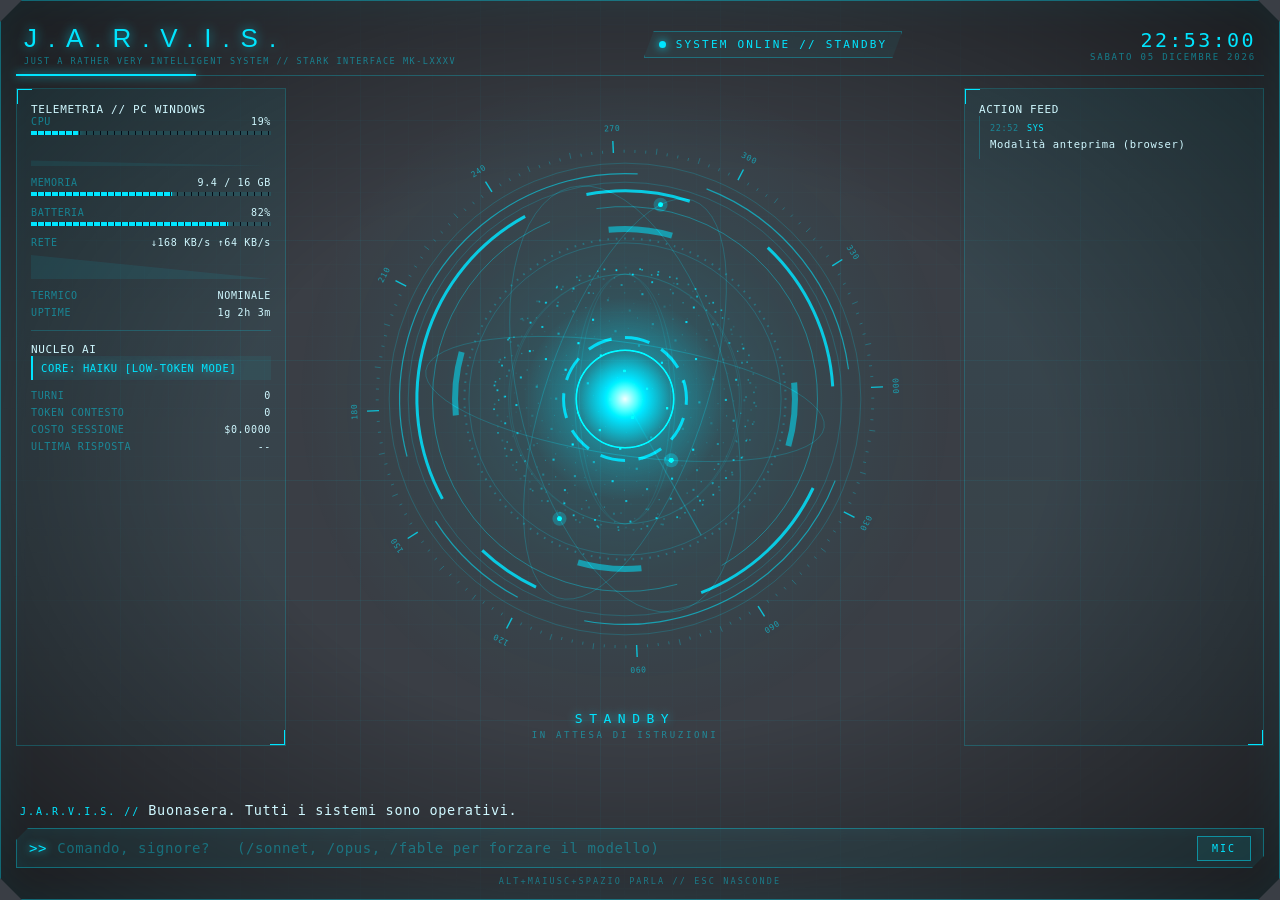
==== windows/jarvis/HUD/index.html @ c9d946e8 "Struttura macos/ e windows/, senza notizie Sposta il codice macOS in macos/ (versione locale senza n" ====
<!DOCTYPE html>
<html lang="it">
<head>
<meta charset="utf-8">
<meta name="viewport" content="width=device-width, initial-scale=1">
<title>J.A.R.V.I.S.</title>
<link rel="stylesheet" href="hud.css">
</head>
<body class="standby">
<div class="grid-bg"></div>
<div class="vignette"></div>

<header class="top">
  <div class="brand">
    <div class="logo">J.A.R.V.I.S.</div>
    <div class="sub">JUST A RATHER VERY INTELLIGENT SYSTEM // STARK INTERFACE MK-LXXXV</div>
  </div>
  <div class="status">
    <span class="dot"></span>
    <span id="status-text">SYSTEM ONLINE // STANDBY</span>
  </div>
  <div class="clock">
    <div id="clock-time">--:--:--</div>
    <div id="clock-date">---</div>
  </div>
</header>

<aside class="panel left">
  <div class="panel-title">TELEMETRIA // PC WINDOWS</div>
  <div class="metric">
    <div class="row"><span>CPU</span><span id="cpu-val">--%</span></div>
    <div class="bar"><i id="cpu-bar"></i></div>
    <canvas class="spark" id="cpu-spark"></canvas>
  </div>
  <div class="metric">
    <div class="row"><span>MEMORIA</span><span id="ram-val">--</span></div>
    <div class="bar"><i id="ram-bar"></i></div>
  </div>
  <div class="metric">
    <div class="row"><span>BATTERIA</span><span id="batt-val">--%</span></div>
    <div class="bar"><i id="batt-bar"></i></div>
  </div>
  <div class="metric">
    <div class="row"><span>RETE</span><span id="net-val">-- / --</span></div>
    <canvas class="spark" id="net-spark"></canvas>
  </div>
  <div class="kv"><span>TERMICO</span><span id="thermal-val">--</span></div>
  <div class="kv"><span>UPTIME</span><span id="uptime-val">--</span></div>
  <div class="divider"></div>
  <div class="panel-title">NUCLEO AI</div>
  <div class="core-label" id="model-val">CORE: HAIKU [LOW-TOKEN MODE]</div>
  <div class="kv"><span>TURNI</span><span id="turns-val">0</span></div>
  <div class="kv"><span>TOKEN CONTESTO</span><span id="tok-val">0</span></div>
  <div class="kv"><span>COSTO SESSIONE</span><span id="cost-val">$0.0000</span></div>
  <div class="kv"><span>ULTIMA RISPOSTA</span><span id="lat-val">--</span></div>
</aside>

<main class="center">
  <canvas id="core"></canvas>
  <div class="module" id="module">
    <div class="module-name" id="module-name">STANDBY</div>
    <div class="module-sub" id="module-sub">IN ATTESA DI ISTRUZIONI</div>
  </div>
  <div class="alert" id="alert" hidden>
    <div class="alert-title">// PROTOCOLLO DI SICUREZZA: CONFERMA RICHIESTA</div>
    <div class="alert-text" id="alert-text"></div>
    <div class="alert-actions">
      <button id="btn-confirm">CONFERMA</button>
      <button id="btn-cancel" class="ghost">ANNULLA</button>
    </div>
    <div class="alert-hint">INVIO = CONFERMA // ESC = ANNULLA</div>
  </div>
</main>

<div class="right-col">
  <aside class="panel right">
    <div class="panel-title">ACTION FEED</div>
    <ul class="feed" id="feed"></ul>
  </aside>
</div>

<footer class="bottom">
  <div class="transcript">
    <div class="line user" id="t-user"></div>
    <div class="line tool" id="t-tool"></div>
    <div class="line reply" id="t-reply">Buonasera. Tutti i sistemi sono operativi.</div>
  </div>
  <form class="cmd" id="cmd-form" autocomplete="off">
    <span class="prompt">&gt;&gt;</span>
    <input id="cmd" type="text" spellcheck="false" placeholder="Comando, signore?   (/sonnet, /opus, /fable per forzare il modello)">
    <button type="button" class="mic" id="btn-mic" title="Push-to-talk">MIC</button>
  </form>
  <div class="hint">ALT+MAIUSC+SPAZIO PARLA // ESC NASCONDE</div>
</footer>

<script src="hud.js"></script>
</body>
</html>
---- windows/jarvis/HUD/hud.css ----
:root {
  --cyan: #00E5FF;
  --sky: #38BDF8;
  --amber: #FFB800;
  --red: #FF2A2A;
  --up: #2BFF88;
  --down: #FF4D4D;
  --c: var(--cyan);
  --c-rgb: 0, 229, 255;
  --bg: rgba(3, 8, 17, 0.78);
  --text: #CFF8FF;
  --dim: rgba(0, 229, 255, 0.45);
  --mono: "Cascadia Mono", Consolas, "SF Mono", ui-monospace, Menlo, monospace;
  --sans: "Segoe UI", "SF Pro Display", -apple-system, "Helvetica Neue", sans-serif;
}
body.thinking { --c: var(--amber); --c-rgb: 255, 184, 0; --dim: rgba(255, 184, 0, 0.5); }
body.alert    { --c: var(--red);   --c-rgb: 255, 42, 42;  --dim: rgba(255, 42, 42, 0.55); }
body.listening { --c: var(--sky);  --c-rgb: 56, 189, 248; }

* { box-sizing: border-box; margin: 0; padding: 0; }
html, body { width: 100%; height: 100%; overflow: hidden; background: transparent; }
body {
  font-family: var(--mono);
  color: var(--text);
  font-size: 11px;
  letter-spacing: 0.06em;
  display: grid;
  grid-template-columns: 270px 1fr 300px;
  grid-template-rows: 62px minmax(260px, 1fr) auto;
  grid-template-areas: "top top top" "left center right" "bottom bottom bottom";
  gap: 12px;
  padding: 14px 16px;
  background: var(--bg);
  -webkit-user-select: none;
  user-select: none;
  cursor: default;
  /* chamfered visor frame */
  clip-path: polygon(22px 0, calc(100% - 22px) 0, 100% 22px, 100% calc(100% - 22px), calc(100% - 22px) 100%, 22px 100%, 0 calc(100% - 22px), 0 22px);
}
body, .panel, .bar i, .logo, .status, button, input, .feed li .tag { transition: color .5s, border-color .5s, background-color .5s, box-shadow .5s; }

.grid-bg {
  position: fixed; inset: 0; pointer-events: none; z-index: -1;
  background-image:
    linear-gradient(rgba(var(--c-rgb), 0.05) 1px, transparent 1px),
    linear-gradient(90deg, rgba(var(--c-rgb), 0.05) 1px, transparent 1px),
    linear-gradient(rgba(var(--c-rgb), 0.025) 1px, transparent 1px),
    linear-gradient(90deg, rgba(var(--c-rgb), 0.025) 1px, transparent 1px);
  background-size: 120px 120px, 120px 120px, 24px 24px, 24px 24px;
  mask-image: radial-gradient(ellipse at center, #000 30%, transparent 85%);
}
.vignette {
  position: fixed; inset: 0; pointer-events: none; z-index: -1;
  background: radial-gradient(ellipse at center, transparent 45%, rgba(0, 0, 0, 0.55) 100%);
  box-shadow: inset 0 0 0 1px rgba(var(--c-rgb), 0.35), inset 0 0 40px rgba(var(--c-rgb), 0.08);
}

/* top bar */
.top { grid-area: top; display: flex; align-items: center; justify-content: space-between;
  border-bottom: 1px solid rgba(var(--c-rgb), 0.25); padding: 0 8px; position: relative; }
.top::after { content: ""; position: absolute; left: 0; bottom: -1px; width: 180px; height: 2px; background: var(--c); box-shadow: 0 0 10px var(--c); }
.logo { font-family: var(--sans); font-weight: 300; font-size: 26px; letter-spacing: 0.42em; color: var(--c);
  text-shadow: 0 0 12px rgba(var(--c-rgb), 0.7); }
.sub { font-size: 8.5px; color: var(--dim); letter-spacing: 0.18em; margin-top: 2px; }
.status { display: flex; align-items: center; gap: 10px; font-size: 11px; color: var(--c); letter-spacing: 0.2em;
  padding: 6px 14px; border: 1px solid rgba(var(--c-rgb), 0.3); background: rgba(var(--c-rgb), 0.05);
  clip-path: polygon(10px 0, 100% 0, calc(100% - 10px) 100%, 0 100%); }
.dot { width: 7px; height: 7px; border-radius: 50%; background: var(--c); box-shadow: 0 0 8px var(--c); animation: blink 1.6s infinite; }
.clock { text-align: right; }
#clock-time { font-size: 20px; color: var(--c); font-weight: 300; letter-spacing: 0.12em; }
#clock-date { font-size: 9px; color: var(--dim); letter-spacing: 0.2em; }

/* panels */
.panel { position: relative; padding: 14px 14px 12px; border: 1px solid rgba(var(--c-rgb), 0.18);
  background: linear-gradient(180deg, rgba(var(--c-rgb), 0.06), rgba(var(--c-rgb), 0.015));
  overflow: hidden; }
.panel::before, .panel::after { content: ""; position: absolute; width: 14px; height: 14px; border: 2px solid var(--c); }
.panel::before { top: -1px; left: -1px; border-right: none; border-bottom: none; }
.panel::after { bottom: -1px; right: -1px; border-left: none; border-top: none; }
.left { grid-area: left; }
.right-col { grid-area: right; display: flex; flex-direction: column; gap: 12px; min-height: 0; }
.right { display: flex; flex-direction: column; flex: 1; min-height: 0; }

  text-shadow: 0 0 10px rgba(var(--c-rgb), .5); }
  margin-top: 6px; padding-top: 6px; border-top: 1px dashed rgba(var(--c-rgb), 0.2); margin-bottom: 3px; }
  display: -webkit-box; -webkit-line-clamp: 2; -webkit-box-orient: vertical; overflow: hidden; }
/* price vs sell threshold / SMA / buy threshold */
  border-right: 1px solid var(--up); }
  box-shadow: 0 0 8px rgba(var(--c-rgb), .9), 0 0 2px #fff; }
.panel-title { font-size: 9.5px; color: var(--c); letter-spacing: 0.24em; margin-bottom: 12px; padding-bottom: 6px;
  border-bottom: 1px dashed rgba(var(--c-rgb), 0.25); }
.metric { margin-bottom: 11px; }
.row, .kv { display: flex; justify-content: space-between; font-size: 10px; margin-bottom: 4px; }
.row span:first-child, .kv span:first-child { color: var(--dim); }
.row span:last-child, .kv span:last-child { color: var(--text); }
.kv { margin-bottom: 6px; }
.bar { height: 4px; background: rgba(var(--c-rgb), 0.1); position: relative; overflow: hidden; }
.bar i { position: absolute; left: 0; top: 0; bottom: 0; width: 0; background: var(--c); box-shadow: 0 0 8px var(--c);
  transition: width .8s ease, background-color .5s; }
.bar::after { content: ""; position: absolute; inset: 0; background: repeating-linear-gradient(90deg, transparent 0 6px, rgba(3,8,17,.9) 6px 7px); }
.spark { width: 100%; height: 26px; display: block; margin-top: 5px; }
.divider { height: 1px; background: rgba(var(--c-rgb), 0.2); margin: 12px 0; }
.core-label { color: var(--c); font-size: 10.5px; margin-bottom: 10px; padding: 6px 8px; border-left: 2px solid var(--c);
  background: rgba(var(--c-rgb), 0.06); text-shadow: 0 0 8px rgba(var(--c-rgb), .5); }

/* center */
.center { grid-area: center; position: relative; min-height: 0; }
#core { position: absolute; inset: 0; width: 100%; height: 100%; }
.module { position: absolute; left: 0; right: 0; bottom: 6px; text-align: center; pointer-events: none; }
.module-name { font-size: 13px; color: var(--c); letter-spacing: 0.5em; text-shadow: 0 0 10px rgba(var(--c-rgb), .8); }
.module-sub { font-size: 9px; color: var(--dim); letter-spacing: 0.3em; margin-top: 4px; }

/* feed */
.feed { list-style: none; overflow: hidden; flex: 1; }
.feed li { padding: 7px 0 7px 10px; border-left: 1px solid rgba(var(--c-rgb), 0.25); margin-bottom: 4px; font-size: 10.5px;
  line-height: 1.4; color: var(--text); animation: feedIn .6s ease; }
.feed li .meta { display: flex; gap: 8px; font-size: 8.5px; color: var(--dim); margin-bottom: 2px; }
.feed li .tag { color: var(--c); }
.feed li.fresh { background: linear-gradient(90deg, rgba(var(--c-rgb), .14), transparent); border-left: 2px solid var(--c); }
.feed .empty { color: var(--dim); border: none; }

/* bottom */
.bottom { grid-area: bottom; display: flex; flex-direction: column; justify-content: flex-end; gap: 8px; min-height: 128px; }
.transcript { flex: 1; display: flex; flex-direction: column; justify-content: flex-end; gap: 3px; padding: 0 4px; }
.line { font-size: 12px; line-height: 1.45; white-space: nowrap; overflow: hidden; text-overflow: ellipsis; }
.line.user { color: var(--dim); }
.line.user:not(:empty)::before { content: "TU // "; }
.line.tool { color: rgba(var(--c-rgb), .6); font-size: 10px; }
.line.tool:not(:empty)::before { content: "$ "; }
.line.reply { color: var(--text); font-size: 13.5px; line-height: 1.5; white-space: normal; text-overflow: clip;
  max-height: 9em; overflow-y: auto; padding-right: 6px; -webkit-user-select: text; user-select: text; cursor: text; }
.line.reply.long { font-size: 12.5px; max-height: 12em; }
.line.reply::-webkit-scrollbar { width: 4px; }
.line.reply::-webkit-scrollbar-thumb { background: rgba(var(--c-rgb), .4); }
.line.reply:not(:empty)::before { content: "J.A.R.V.I.S. // "; color: var(--c); font-size: 10px; letter-spacing: .2em; }
.cmd { display: flex; align-items: center; gap: 10px; height: 40px; padding: 0 12px; border: 1px solid rgba(var(--c-rgb), 0.35);
  background: rgba(var(--c-rgb), 0.05); box-shadow: inset 0 0 18px rgba(var(--c-rgb), 0.06);
  clip-path: polygon(12px 0, 100% 0, 100% calc(100% - 12px), calc(100% - 12px) 100%, 0 100%, 0 12px); }
.prompt { color: var(--c); font-size: 14px; text-shadow: 0 0 8px var(--c); }
#cmd { flex: 1; background: transparent; border: none; outline: none; color: var(--text); font: 14px var(--mono);
  letter-spacing: .04em; caret-color: var(--c); -webkit-user-select: text; user-select: text; }
#cmd::placeholder { color: rgba(var(--c-rgb), 0.35); }
button { font: 10px var(--mono); letter-spacing: .2em; color: var(--c); background: rgba(var(--c-rgb), .08);
  border: 1px solid rgba(var(--c-rgb), .5); padding: 6px 14px; cursor: pointer; }
button:hover { background: rgba(var(--c-rgb), .2); }
.mic.on { background: var(--c); color: #030811; box-shadow: 0 0 14px var(--c); }
.hint { font-size: 8.5px; color: rgba(var(--c-rgb), .4); letter-spacing: .25em; text-align: center; }

/* alert */
.alert { position: absolute; left: 50%; top: 50%; transform: translate(-50%, -50%); width: min(460px, 90%);
  padding: 18px 20px; background: rgba(30, 3, 5, 0.88); border: 1px solid var(--red); box-shadow: 0 0 30px rgba(255, 42, 42, .35);
  text-align: center; z-index: 5; animation: alertIn .3s ease;
  clip-path: polygon(16px 0, calc(100% - 16px) 0, 100% 16px, 100% calc(100% - 16px), calc(100% - 16px) 100%, 16px 100%, 0 calc(100% - 16px), 0 16px); }
.alert-title { color: var(--red); font-size: 10px; letter-spacing: .25em; margin-bottom: 12px; animation: blink 1s infinite; }
.alert-text { color: #FFE1E1; font-size: 13px; line-height: 1.5; margin-bottom: 16px; }
.alert-actions { display: flex; justify-content: center; gap: 14px; }
.alert button { color: #fff; border-color: var(--red); background: rgba(255, 42, 42, .35); }
.alert button.ghost { background: transparent; color: #FFB3B3; }
.alert-hint { margin-top: 10px; font-size: 8.5px; color: rgba(255, 150, 150, .6); letter-spacing: .25em; }

@keyframes blink { 50% { opacity: .35; } }
@keyframes feedIn { from { opacity: 0; transform: translateX(14px); } to { opacity: 1; transform: none; } }
@keyframes alertIn { from { opacity: 0; transform: translate(-50%, -46%) scale(.96); } }

/* dentro la finestra nativa di Windows: bordi del sistema */
body.native { clip-path: none; padding-top: 10px; }
body.native .hint::after { content: " // X = NASCONDI // MENU NELLA BARRA = ESCI"; }
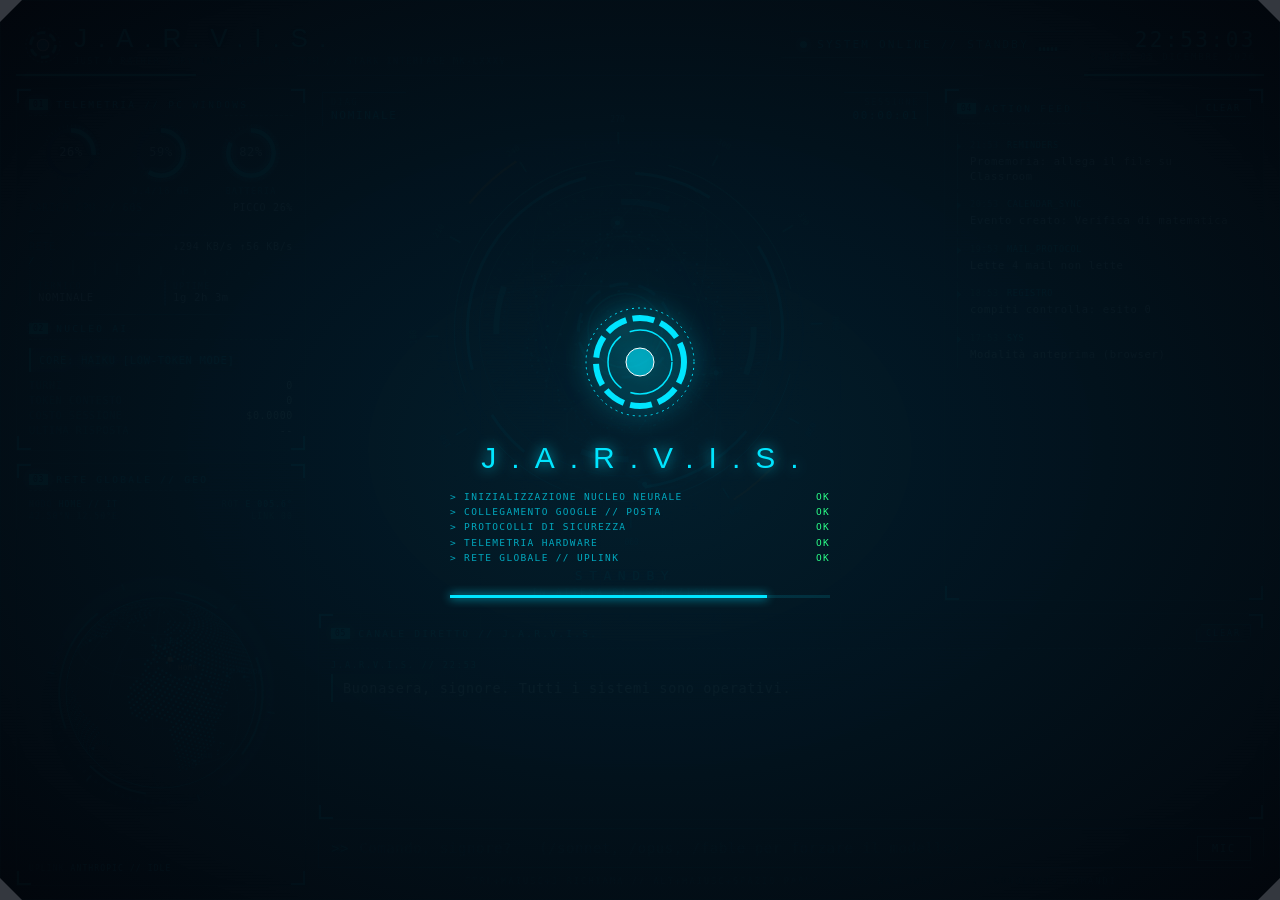
==== commit 91aee244: "Windows: stessa interfaccia HUD e pagina telefono del Mac - HUD Windows allineato a macOS: indicator" ====
--- a/windows/jarvis/HUD/index.html
+++ b/windows/jarvis/HUD/index.html
@@ -8,16 +8,41 @@
 </head>
 <body class="standby">
 <div class="grid-bg"></div>
+<div class="hex-bg"></div>
+<div class="scanlines"></div>
 <div class="vignette"></div>
+
+<!-- boot sequence (first load only, click to skip) -->
+<div class="boot" id="boot">
+  <div class="boot-inner">
+    <svg class="boot-reactor" viewBox="0 0 120 120">
+      <circle cx="60" cy="60" r="54" class="br-ring" />
+      <circle cx="60" cy="60" r="44" class="br-seg" />
+      <circle cx="60" cy="60" r="32" class="br-ring2" />
+      <circle cx="60" cy="60" r="14" class="br-core" />
+    </svg>
+    <div class="boot-title">J.A.R.V.I.S.</div>
+    <div class="boot-lines" id="boot-lines"></div>
+    <div class="boot-bar"><i id="boot-bar"></i></div>
+  </div>
+</div>
 
 <header class="top">
   <div class="brand">
-    <div class="logo">J.A.R.V.I.S.</div>
-    <div class="sub">JUST A RATHER VERY INTELLIGENT SYSTEM // STARK INTERFACE MK-LXXXV</div>
+    <svg class="reactor" viewBox="0 0 40 40" aria-hidden="true">
+      <circle cx="20" cy="20" r="18" class="r-out" />
+      <circle cx="20" cy="20" r="13" class="r-seg" />
+      <circle cx="20" cy="20" r="6" class="r-core" />
+    </svg>
+    <div>
+      <div class="logo">J.A.R.V.I.S.</div>
+      <div class="sub">JUST A RATHER VERY INTELLIGENT SYSTEM // STARK INTERFACE MK-LXXXV</div>
+    </div>
   </div>
   <div class="status">
     <span class="dot"></span>
     <span id="status-text">SYSTEM ONLINE // STANDBY</span>
+    <span class="eq" aria-hidden="true"><i></i><i></i><i></i><i></i><i></i></span>
   </div>
   <div class="clock">
     <div id="clock-time">--:--:--</div>
@@ -25,38 +50,62 @@
   </div>
 </header>
 
-<aside class="panel left">
-  <div class="panel-title">TELEMETRIA // PC WINDOWS</div>
-  <div class="metric">
-    <div class="row"><span>CPU</span><span id="cpu-val">--%</span></div>
-    <div class="bar"><i id="cpu-bar"></i></div>
-    <canvas class="spark" id="cpu-spark"></canvas>
-  </div>
-  <div class="metric">
-    <div class="row"><span>MEMORIA</span><span id="ram-val">--</span></div>
-    <div class="bar"><i id="ram-bar"></i></div>
-  </div>
-  <div class="metric">
-    <div class="row"><span>BATTERIA</span><span id="batt-val">--%</span></div>
-    <div class="bar"><i id="batt-bar"></i></div>
-  </div>
-  <div class="metric">
-    <div class="row"><span>RETE</span><span id="net-val">-- / --</span></div>
-    <canvas class="spark" id="net-spark"></canvas>
-  </div>
-  <div class="kv"><span>TERMICO</span><span id="thermal-val">--</span></div>
-  <div class="kv"><span>UPTIME</span><span id="uptime-val">--</span></div>
-  <div class="divider"></div>
-  <div class="panel-title">NUCLEO AI</div>
-  <div class="core-label" id="model-val">CORE: HAIKU [LOW-TOKEN MODE]</div>
-  <div class="kv"><span>TURNI</span><span id="turns-val">0</span></div>
-  <div class="kv"><span>TOKEN CONTESTO</span><span id="tok-val">0</span></div>
-  <div class="kv"><span>COSTO SESSIONE</span><span id="cost-val">$0.0000</span></div>
-  <div class="kv"><span>ULTIMA RISPOSTA</span><span id="lat-val">--</span></div>
-</aside>
+<div class="left-col">
+  <aside class="panel telem">
+    <div class="panel-title"><span class="idx">01</span>TELEMETRIA // PC WINDOWS</div>
+    <div class="gauges">
+      <div class="gauge" id="g-cpu">
+        <svg viewBox="0 0 64 64"><circle class="g-tick" cx="32" cy="32" r="30"/><circle class="g-trk" cx="32" cy="32" r="25"/><circle class="g-val" cx="32" cy="32" r="25"/></svg>
+        <div class="g-num" id="cpu-val">--%</div>
+        <div class="g-lbl">CPU</div>
+      </div>
+      <div class="gauge" id="g-ram">
+        <svg viewBox="0 0 64 64"><circle class="g-tick" cx="32" cy="32" r="30"/><circle class="g-trk" cx="32" cy="32" r="25"/><circle class="g-val" cx="32" cy="32" r="25"/></svg>
+        <div class="g-num" id="ram-pct">--%</div>
+        <div class="g-lbl" id="ram-val">MEM</div>
+      </div>
+      <div class="gauge" id="g-batt">
+        <svg viewBox="0 0 64 64"><circle class="g-tick" cx="32" cy="32" r="30"/><circle class="g-trk" cx="32" cy="32" r="25"/><circle class="g-val" cx="32" cy="32" r="25"/></svg>
+        <div class="g-num" id="batt-val">--%</div>
+        <div class="g-lbl" id="batt-lbl">BATT</div>
+      </div>
+    </div>
+    <div class="metric">
+      <div class="row"><span>CARICO CPU // 60S</span><span id="cpu-peak">PICCO --%</span></div>
+      <canvas class="spark" id="cpu-spark"></canvas>
+    </div>
+    <div class="metric">
+      <div class="row"><span>RETE</span><span id="net-val">-- / --</span></div>
+      <canvas class="spark" id="net-spark"></canvas>
+    </div>
+    <div class="kv2">
+      <div><span>TERMICO</span><b id="thermal-val">--</b></div>
+      <div><span>UPTIME</span><b id="uptime-val">--</b></div>
+    </div>
+    <div class="divider"></div>
+    <div class="panel-title"><span class="idx">02</span>NUCLEO AI</div>
+    <div class="core-label" id="model-val">CORE: HAIKU [LOW-TOKEN MODE]</div>
+    <div class="kv"><span>TURNI</span><span id="turns-val">0</span></div>
+    <div class="kv"><span>TOKEN CONTESTO</span><span id="tok-val">0</span></div>
+    <div class="kv"><span>COSTO SESSIONE</span><span id="cost-val">$0.0000</span></div>
+    <div class="kv"><span>ULTIMA RISPOSTA</span><span id="lat-val">--</span></div>
+  </aside>
+
+  <aside class="panel globe-panel">
+    <div class="panel-title"><span class="idx">03</span>RETE GLOBALE // GEO</div>
+    <div class="globe-wrap">
+      <canvas id="globe"></canvas>
+      <div class="geo tl"><div>NODO <b>HOME // IT</b></div><div>42.50°N 12.50°E</div></div>
+      <div class="geo tr"><div>ROT <b id="geo-rot">000.0°</b></div><div id="geo-links">LINK 0</div></div>
+      <div class="geo bl"><div>UPLINK <b id="geo-uplink">ANTHROPIC // IDLE</b></div></div>
+    </div>
+  </aside>
+</div>
 
 <main class="center">
   <canvas id="core"></canvas>
+  <div class="hud-corner tl"><div>DIAG</div><b id="diag-val">NOMINALE</b></div>
+  <div class="hud-corner tr"><div>SESSIONE</div><b id="sess-val">00:00:00</b></div>
   <div class="module" id="module">
     <div class="module-name" id="module-name">STANDBY</div>
     <div class="module-sub" id="module-sub">IN ATTESA DI ISTRUZIONI</div>
@@ -74,25 +123,32 @@
 
 <div class="right-col">
   <aside class="panel right">
-    <div class="panel-title">ACTION FEED</div>
-    <ul class="feed" id="feed"></ul>
+    <div class="panel-head">
+      <div class="panel-title"><span class="idx">04</span>ACTION FEED <span class="count" id="feed-count">0</span></div>
+      <button class="mini" id="btn-clear-feed" title="Elimina tutte le voci del feed">CLEAR</button>
+    </div>
+    <ul class="feed scroll" id="feed"></ul>
   </aside>
 </div>
 
 <footer class="bottom">
-  <div class="transcript">
-    <div class="line user" id="t-user"></div>
-    <div class="line tool" id="t-tool"></div>
-    <div class="line reply" id="t-reply">Buonasera. Tutti i sistemi sono operativi.</div>
-  </div>
+  <section class="panel chat">
+    <div class="panel-head">
+      <div class="panel-title"><span class="idx">05</span>CANALE DIRETTO // J.A.R.V.I.S.</div>
+      <button class="mini" id="btn-clear-chat" title="Pulisce la cronologia della chat">CLEAR</button>
+    </div>
+    <div class="chat-log scroll" id="chat"></div>
+    <button class="jump" id="btn-jump" hidden>▼ ULTIMI MESSAGGI</button>
+  </section>
   <form class="cmd" id="cmd-form" autocomplete="off">
     <span class="prompt">&gt;&gt;</span>
     <input id="cmd" type="text" spellcheck="false" placeholder="Comando, signore?   (/sonnet, /opus, /fable per forzare il modello)">
     <button type="button" class="mic" id="btn-mic" title="Push-to-talk">MIC</button>
   </form>
-  <div class="hint">ALT+MAIUSC+SPAZIO PARLA // ESC NASCONDE</div>
+  <div class="hint">CTRL+MAIUSC+J RICHIAMA // ALT+MAIUSC+SPAZIO PARLA // ESC NASCONDE // ↑↓ CRONOLOGIA COMANDI</div>
 </footer>
 
+<script src="globe.js"></script>
 <script src="hud.js"></script>
 </body>
 </html>
--- a/windows/jarvis/HUD/hud.css
+++ b/windows/jarvis/HUD/hud.css
@@ -2,20 +2,21 @@
   --cyan: #00E5FF;
   --sky: #38BDF8;
   --amber: #FFB800;
+  --orange: #FF8A1F;
   --red: #FF2A2A;
   --up: #2BFF88;
   --down: #FF4D4D;
   --c: var(--cyan);
   --c-rgb: 0, 229, 255;
-  --bg: rgba(3, 8, 17, 0.78);
+  --bg: rgba(2, 7, 15, 0.80);
   --text: #CFF8FF;
-  --dim: rgba(0, 229, 255, 0.45);
+  --dim: rgba(0, 229, 255, 0.48);
   --mono: "Cascadia Mono", Consolas, "SF Mono", ui-monospace, Menlo, monospace;
   --sans: "Segoe UI", "SF Pro Display", -apple-system, "Helvetica Neue", sans-serif;
 }
-body.thinking { --c: var(--amber); --c-rgb: 255, 184, 0; --dim: rgba(255, 184, 0, 0.5); }
-body.alert    { --c: var(--red);   --c-rgb: 255, 42, 42;  --dim: rgba(255, 42, 42, 0.55); }
-body.listening { --c: var(--sky);  --c-rgb: 56, 189, 248; }
+body.thinking  { --c: var(--amber); --c-rgb: 255, 184, 0;  --dim: rgba(255, 184, 0, 0.5); }
+body.alert     { --c: var(--red);   --c-rgb: 255, 42, 42;  --dim: rgba(255, 42, 42, 0.55); }
+body.listening { --c: var(--sky);   --c-rgb: 56, 189, 248; }
 
 * { box-sizing: border-box; margin: 0; padding: 0; }
 html, body { width: 100%; height: 100%; overflow: hidden; background: transparent; }
@@ -25,9 +26,9 @@
   font-size: 11px;
   letter-spacing: 0.06em;
   display: grid;
-  grid-template-columns: 270px 1fr 300px;
-  grid-template-rows: 62px minmax(260px, 1fr) auto;
-  grid-template-areas: "top top top" "left center right" "bottom bottom bottom";
+  grid-template-columns: 290px minmax(0, 1fr) 320px;
+  grid-template-rows: 62px minmax(0, 1fr) auto;
+  grid-template-areas: "top top top" "left center right" "left bottom bottom";
   gap: 12px;
   padding: 14px 16px;
   background: var(--bg);
@@ -37,118 +38,222 @@
   /* chamfered visor frame */
   clip-path: polygon(22px 0, calc(100% - 22px) 0, 100% 22px, 100% calc(100% - 22px), calc(100% - 22px) 100%, 22px 100%, 0 calc(100% - 22px), 0 22px);
 }
-body, .panel, .bar i, .logo, .status, button, input, .feed li .tag { transition: color .5s, border-color .5s, background-color .5s, box-shadow .5s; }
-
+body, .panel, .logo, .status, button, input, .feed li .tag, .msg { transition: color .5s, border-color .5s, background-color .5s, box-shadow .5s; }
+
+/* ---------------------------------------------------------------- backdrop */
+.grid-bg, .hex-bg, .scanlines, .vignette { position: fixed; inset: 0; pointer-events: none; z-index: -1; }
 .grid-bg {
-  position: fixed; inset: 0; pointer-events: none; z-index: -1;
   background-image:
     linear-gradient(rgba(var(--c-rgb), 0.05) 1px, transparent 1px),
     linear-gradient(90deg, rgba(var(--c-rgb), 0.05) 1px, transparent 1px),
-    linear-gradient(rgba(var(--c-rgb), 0.025) 1px, transparent 1px),
-    linear-gradient(90deg, rgba(var(--c-rgb), 0.025) 1px, transparent 1px);
+    linear-gradient(rgba(var(--c-rgb), 0.022) 1px, transparent 1px),
+    linear-gradient(90deg, rgba(var(--c-rgb), 0.022) 1px, transparent 1px);
   background-size: 120px 120px, 120px 120px, 24px 24px, 24px 24px;
-  mask-image: radial-gradient(ellipse at center, #000 30%, transparent 85%);
+  -webkit-mask-image: radial-gradient(ellipse at center, #000 25%, transparent 80%);
+  mask-image: radial-gradient(ellipse at center, #000 25%, transparent 80%);
+}
+.hex-bg {
+  background: rgba(var(--c-rgb), 0.09);
+  -webkit-mask-image: url("data:image/svg+xml,%3Csvg xmlns='http://www.w3.org/2000/svg' width='42' height='72.75' viewBox='0 0 42 72.75'%3E%3Cpath fill='none' stroke='%23000' stroke-width='1' d='M21 0l21 12.12v24.25L21 48.5 0 36.37V12.12zM21 48.5v24.25'/%3E%3C/svg%3E"),
+                      radial-gradient(ellipse at 50% 45%, #000 0%, transparent 55%);
+  -webkit-mask-composite: source-in;
+  mask-composite: intersect;
+  animation: hexPulse 9s ease-in-out infinite;
+  will-change: opacity; transform: translateZ(0);
+}
+.scanlines {
+  background: repeating-linear-gradient(0deg, rgba(0, 0, 0, 0.16) 0 1px, transparent 1px 3px);
+  opacity: .35;
+}
+.scanlines::after {
+  content: ""; position: absolute; left: 0; right: 0; height: 120px; top: 0;
+  background: linear-gradient(180deg, transparent, rgba(var(--c-rgb), 0.05), transparent);
+  animation: sweep 7s linear infinite; will-change: transform;
 }
 .vignette {
-  position: fixed; inset: 0; pointer-events: none; z-index: -1;
-  background: radial-gradient(ellipse at center, transparent 45%, rgba(0, 0, 0, 0.55) 100%);
-  box-shadow: inset 0 0 0 1px rgba(var(--c-rgb), 0.35), inset 0 0 40px rgba(var(--c-rgb), 0.08);
-}
-
-/* top bar */
+  background: radial-gradient(ellipse at center, transparent 45%, rgba(0, 0, 0, 0.6) 100%);
+  box-shadow: inset 0 0 0 1px rgba(var(--c-rgb), 0.35), inset 0 0 60px rgba(var(--c-rgb), 0.08);
+}
+
+/* ---------------------------------------------------------------- top bar */
 .top { grid-area: top; display: flex; align-items: center; justify-content: space-between;
   border-bottom: 1px solid rgba(var(--c-rgb), 0.25); padding: 0 8px; position: relative; }
+.top::before { content: ""; position: absolute; right: 0; bottom: -1px; width: 180px; height: 2px; background: var(--c); box-shadow: 0 0 10px var(--c); }
 .top::after { content: ""; position: absolute; left: 0; bottom: -1px; width: 180px; height: 2px; background: var(--c); box-shadow: 0 0 10px var(--c); }
-.logo { font-family: var(--sans); font-weight: 300; font-size: 26px; letter-spacing: 0.42em; color: var(--c);
+.brand { display: flex; align-items: center; gap: 12px; }
+.reactor { width: 38px; height: 38px; filter: drop-shadow(0 0 6px rgba(var(--c-rgb), .8)); }
+.reactor circle { fill: none; stroke: var(--c); transform-origin: 20px 20px; }
+.reactor .r-out { stroke-width: 1; stroke-dasharray: 2 2.7; opacity: .7; animation: spin 14s linear infinite; }
+.reactor .r-seg { stroke-width: 3; stroke-dasharray: 9 4.6; animation: spin 5s linear infinite reverse; }
+.reactor .r-core { fill: rgba(var(--c-rgb), .55); stroke: #fff; stroke-width: 1.2; animation: breathe 2.4s ease-in-out infinite; }
+.logo { font-family: var(--sans); font-weight: 200; font-size: 26px; letter-spacing: 0.42em; color: var(--c);
   text-shadow: 0 0 12px rgba(var(--c-rgb), 0.7); }
-.sub { font-size: 8.5px; color: var(--dim); letter-spacing: 0.18em; margin-top: 2px; }
-.status { display: flex; align-items: center; gap: 10px; font-size: 11px; color: var(--c); letter-spacing: 0.2em;
-  padding: 6px 14px; border: 1px solid rgba(var(--c-rgb), 0.3); background: rgba(var(--c-rgb), 0.05);
+.brand { min-width: 0; flex: 1 1 auto; }
+.brand > div { min-width: 0; }
+.sub { font-size: 8.5px; color: var(--dim); letter-spacing: 0.18em; margin-top: 2px; white-space: nowrap; overflow: hidden; text-overflow: ellipsis; }
+.status { white-space: nowrap; flex: none; margin: 0 14px; display: flex; align-items: center; gap: 10px; font-size: 11px; color: var(--c); letter-spacing: 0.2em;
+  padding: 6px 18px; border: 1px solid rgba(var(--c-rgb), 0.3); background: rgba(var(--c-rgb), 0.05);
   clip-path: polygon(10px 0, 100% 0, calc(100% - 10px) 100%, 0 100%); }
 .dot { width: 7px; height: 7px; border-radius: 50%; background: var(--c); box-shadow: 0 0 8px var(--c); animation: blink 1.6s infinite; }
-.clock { text-align: right; }
-#clock-time { font-size: 20px; color: var(--c); font-weight: 300; letter-spacing: 0.12em; }
+.eq { display: inline-flex; align-items: flex-end; gap: 2px; height: 12px; }
+.eq i { width: 2px; height: 100%; transform-origin: 50% 100%; transform: scaleY(.3); will-change: transform; background: var(--c); box-shadow: 0 0 4px var(--c); animation: eq 1.2s ease-in-out infinite; }
+.eq i:nth-child(2) { animation-delay: -.3s; } .eq i:nth-child(3) { animation-delay: -.6s; }
+.eq i:nth-child(4) { animation-delay: -.9s; } .eq i:nth-child(5) { animation-delay: -.45s; }
+body.standby .eq i { animation-duration: 2.8s; }
+body.thinking .eq i, body.speaking .eq i { animation-duration: .5s; }
+.clock { text-align: right; flex: none; white-space: nowrap; }
+#clock-time { font-size: 21px; color: var(--c); font-weight: 300; letter-spacing: 0.12em; text-shadow: 0 0 10px rgba(var(--c-rgb), .5); }
 #clock-date { font-size: 9px; color: var(--dim); letter-spacing: 0.2em; }
 
-/* panels */
-.panel { position: relative; padding: 14px 14px 12px; border: 1px solid rgba(var(--c-rgb), 0.18);
-  background: linear-gradient(180deg, rgba(var(--c-rgb), 0.06), rgba(var(--c-rgb), 0.015));
-  overflow: hidden; }
-.panel::before, .panel::after { content: ""; position: absolute; width: 14px; height: 14px; border: 2px solid var(--c); }
-.panel::before { top: -1px; left: -1px; border-right: none; border-bottom: none; }
-.panel::after { bottom: -1px; right: -1px; border-left: none; border-top: none; }
-.left { grid-area: left; }
+/* ---------------------------------------------------------------- panels */
+.panel {
+  --cb: rgba(var(--c-rgb), .95);
+  position: relative; padding: 10px 12px 10px; border: 1px solid rgba(var(--c-rgb), 0.16);
+  background:
+    linear-gradient(var(--cb), var(--cb)) left top / 14px 2px no-repeat,
+    linear-gradient(var(--cb), var(--cb)) left top / 2px 14px no-repeat,
+    linear-gradient(var(--cb), var(--cb)) right top / 14px 2px no-repeat,
+    linear-gradient(var(--cb), var(--cb)) right top / 2px 14px no-repeat,
+    linear-gradient(var(--cb), var(--cb)) left bottom / 14px 2px no-repeat,
+    linear-gradient(var(--cb), var(--cb)) left bottom / 2px 14px no-repeat,
+    linear-gradient(var(--cb), var(--cb)) right bottom / 14px 2px no-repeat,
+    linear-gradient(var(--cb), var(--cb)) right bottom / 2px 14px no-repeat,
+    linear-gradient(180deg, rgba(var(--c-rgb), 0.07), rgba(var(--c-rgb), 0.012) 60%, rgba(var(--c-rgb), 0.03));
+  box-shadow: inset 0 0 24px rgba(var(--c-rgb), 0.04);
+  overflow: hidden;
+}
+/* slow scan line that travels down every panel */
+.panel::after { content: ""; position: absolute; left: 0; right: 0; top: 0; height: 40%; pointer-events: none;
+  background: linear-gradient(180deg, transparent, rgba(var(--c-rgb), 0.045), transparent); animation: panelScan 6s linear infinite;
+  transform: translateY(-100%); will-change: transform; }
+.panel:nth-of-type(2)::after { animation-delay: -2s; }
+.panel-head { display: flex; align-items: center; justify-content: space-between; gap: 8px;
+  border-bottom: 1px dashed rgba(var(--c-rgb), 0.25); margin-bottom: 10px; padding-bottom: 6px; }
+.panel-title { font-size: 9.5px; color: var(--c); letter-spacing: 0.24em; margin-bottom: 8px; padding-bottom: 5px;
+  border-bottom: 1px dashed rgba(var(--c-rgb), 0.25); display: flex; align-items: center; gap: 8px;
+  text-shadow: 0 0 8px rgba(var(--c-rgb), .45); white-space: nowrap; }
+.panel-head .panel-title { border: none; margin: 0; padding: 0; }
+.idx { font-size: 8px; color: #030811; background: var(--c); padding: 1px 4px; letter-spacing: .1em; box-shadow: 0 0 8px rgba(var(--c-rgb), .6); text-shadow: none; }
+.count { font-size: 8.5px; color: var(--dim); border: 1px solid rgba(var(--c-rgb), .3); padding: 0 5px; letter-spacing: .1em; }
+
+.left-col { grid-area: left; display: flex; flex-direction: column; gap: 12px; min-height: 0; }
+.telem { flex: none; }
 .right-col { grid-area: right; display: flex; flex-direction: column; gap: 12px; min-height: 0; }
 .right { display: flex; flex-direction: column; flex: 1; min-height: 0; }
 
-  text-shadow: 0 0 10px rgba(var(--c-rgb), .5); }
-  margin-top: 6px; padding-top: 6px; border-top: 1px dashed rgba(var(--c-rgb), 0.2); margin-bottom: 3px; }
-  display: -webkit-box; -webkit-line-clamp: 2; -webkit-box-orient: vertical; overflow: hidden; }
-/* price vs sell threshold / SMA / buy threshold */
-  border-right: 1px solid var(--up); }
-  box-shadow: 0 0 8px rgba(var(--c-rgb), .9), 0 0 2px #fff; }
-.panel-title { font-size: 9.5px; color: var(--c); letter-spacing: 0.24em; margin-bottom: 12px; padding-bottom: 6px;
-  border-bottom: 1px dashed rgba(var(--c-rgb), 0.25); }
-.metric { margin-bottom: 11px; }
-.row, .kv { display: flex; justify-content: space-between; font-size: 10px; margin-bottom: 4px; }
+/* ring gauges */
+.gauges { display: grid; grid-template-columns: repeat(3, 1fr); gap: 6px; margin-bottom: 6px; }
+.gauge { position: relative; text-align: center; }
+.gauge svg { width: 58px; height: 58px; display: block; margin: 0 auto; transform: rotate(-90deg); overflow: visible; }
+.gauge circle { fill: none; }
+.g-tick { stroke: rgba(var(--c-rgb), .35); stroke-width: 3; stroke-dasharray: 1 3.71; }
+.g-trk { stroke: rgba(var(--c-rgb), .1); stroke-width: 5; }
+.g-val { stroke: var(--c); stroke-width: 5; stroke-dasharray: 157.08; stroke-dashoffset: 157.08;
+  filter: drop-shadow(0 0 4px rgba(var(--c-rgb), .9)); transition: stroke-dashoffset .8s ease, stroke .5s; }
+.gauge.hot .g-val { stroke: var(--orange); filter: drop-shadow(0 0 4px var(--orange)); }
+.g-num { position: absolute; left: 0; right: 0; top: 21px; font-size: 12px; color: var(--text); text-shadow: 0 0 8px rgba(var(--c-rgb), .6); }
+.g-lbl { font-size: 8.5px; color: var(--dim); margin-top: 4px; letter-spacing: .15em; white-space: nowrap; }
+
+.metric { margin-bottom: 5px; }
+.row, .kv { display: flex; justify-content: space-between; font-size: 10px; margin-bottom: 3px; }
 .row span:first-child, .kv span:first-child { color: var(--dim); }
 .row span:last-child, .kv span:last-child { color: var(--text); }
-.kv { margin-bottom: 6px; }
-.bar { height: 4px; background: rgba(var(--c-rgb), 0.1); position: relative; overflow: hidden; }
-.bar i { position: absolute; left: 0; top: 0; bottom: 0; width: 0; background: var(--c); box-shadow: 0 0 8px var(--c);
-  transition: width .8s ease, background-color .5s; }
-.bar::after { content: ""; position: absolute; inset: 0; background: repeating-linear-gradient(90deg, transparent 0 6px, rgba(3,8,17,.9) 6px 7px); }
-.spark { width: 100%; height: 26px; display: block; margin-top: 5px; }
-.divider { height: 1px; background: rgba(var(--c-rgb), 0.2); margin: 12px 0; }
-.core-label { color: var(--c); font-size: 10.5px; margin-bottom: 10px; padding: 6px 8px; border-left: 2px solid var(--c);
-  background: rgba(var(--c-rgb), 0.06); text-shadow: 0 0 8px rgba(var(--c-rgb), .5); }
-
-/* center */
+.kv { margin-bottom: 4px; }
+.kv2 { display: grid; grid-template-columns: 1fr 1fr; gap: 6px; margin-top: 2px; }
+.kv2 div { border-left: 2px solid rgba(var(--c-rgb), .4); padding: 2px 0 2px 7px; }
+.kv2 span { display: block; font-size: 8px; color: var(--dim); letter-spacing: .18em; }
+.kv2 b { font-weight: 400; font-size: 10.5px; color: var(--text); }
+.spark { width: 100%; height: 20px; display: block; margin-top: 3px; }
+.divider { height: 1px; background: linear-gradient(90deg, transparent, rgba(var(--c-rgb), 0.45), transparent); margin: 8px 0; }
+.core-label { color: var(--c); font-size: 10.5px; margin-bottom: 8px; padding: 6px 8px; border-left: 2px solid var(--c);
+  background: linear-gradient(90deg, rgba(var(--c-rgb), 0.12), transparent); text-shadow: 0 0 8px rgba(var(--c-rgb), .5); }
+
+/* globe */
+.globe-panel { flex: 1; min-height: 150px; display: flex; flex-direction: column; }
+.globe-wrap { position: relative; flex: 1; min-height: 0; }
+#globe { position: absolute; inset: 0; width: 100%; height: 100%; transform: translateZ(0); }
+.geo { position: absolute; font-size: 8px; color: var(--dim); letter-spacing: .14em; line-height: 1.5; pointer-events: none; }
+.geo b { color: var(--c); font-weight: 400; }
+.geo.tl { left: 0; top: 0; } .geo.tr { right: 0; top: 0; text-align: right; } .geo.bl { left: 0; bottom: 0; }
+
+/* ---------------------------------------------------------------- center */
 .center { grid-area: center; position: relative; min-height: 0; }
-#core { position: absolute; inset: 0; width: 100%; height: 100%; }
-.module { position: absolute; left: 0; right: 0; bottom: 6px; text-align: center; pointer-events: none; }
+#core { position: absolute; inset: 0; width: 100%; height: 100%; transform: translateZ(0); }
+.hud-corner { position: absolute; top: 4px; font-size: 8.5px; color: var(--dim); letter-spacing: .2em; padding: 4px 8px;
+  border-top: 1px solid rgba(var(--c-rgb), .5); pointer-events: none; }
+.hud-corner b { display: block; color: var(--c); font-weight: 400; font-size: 11px; margin-top: 2px; text-shadow: 0 0 8px rgba(var(--c-rgb), .5); }
+.hud-corner.tl { left: 4px; border-left: 1px solid rgba(var(--c-rgb), .5); }
+.hud-corner.tr { right: 4px; text-align: right; border-right: 1px solid rgba(var(--c-rgb), .5); }
+.module { position: absolute; left: 0; right: 0; bottom: 4px; text-align: center; pointer-events: none; }
 .module-name { font-size: 13px; color: var(--c); letter-spacing: 0.5em; text-shadow: 0 0 10px rgba(var(--c-rgb), .8); }
 .module-sub { font-size: 9px; color: var(--dim); letter-spacing: 0.3em; margin-top: 4px; }
 
-/* feed */
-.feed { list-style: none; overflow: hidden; flex: 1; }
-.feed li { padding: 7px 0 7px 10px; border-left: 1px solid rgba(var(--c-rgb), 0.25); margin-bottom: 4px; font-size: 10.5px;
-  line-height: 1.4; color: var(--text); animation: feedIn .6s ease; }
+/* ---------------------------------------------------------------- scroll areas */
+.scroll { overflow-y: auto; overscroll-behavior: contain; -webkit-user-select: text; user-select: text; }
+.scroll::-webkit-scrollbar { width: 5px; }
+.scroll::-webkit-scrollbar-track { background: rgba(var(--c-rgb), .05); }
+.scroll::-webkit-scrollbar-thumb { background: rgba(var(--c-rgb), .45); box-shadow: 0 0 6px var(--c); }
+.scroll::-webkit-scrollbar-thumb:hover { background: var(--c); }
+
+/* ---------------------------------------------------------------- feed */
+.feed { list-style: none; flex: 1; min-height: 0; padding-right: 6px;
+  -webkit-mask-image: linear-gradient(180deg, #000 calc(100% - 24px), transparent); }
+.feed li { position: relative; padding: 6px 4px 6px 12px; border-left: 1px solid rgba(var(--c-rgb), 0.25); margin-bottom: 4px; font-size: 10.5px;
+  line-height: 1.4; color: var(--text); animation: feedIn .5s ease; word-break: break-word; }
+.feed li::before { content: ""; position: absolute; left: -3px; top: 10px; width: 5px; height: 5px; background: rgba(var(--c-rgb), .6); transform: rotate(45deg); }
+.feed li:hover { background: rgba(var(--c-rgb), .06); }
 .feed li .meta { display: flex; gap: 8px; font-size: 8.5px; color: var(--dim); margin-bottom: 2px; }
 .feed li .tag { color: var(--c); }
-.feed li.fresh { background: linear-gradient(90deg, rgba(var(--c-rgb), .14), transparent); border-left: 2px solid var(--c); }
-.feed .empty { color: var(--dim); border: none; }
-
-/* bottom */
-.bottom { grid-area: bottom; display: flex; flex-direction: column; justify-content: flex-end; gap: 8px; min-height: 128px; }
-.transcript { flex: 1; display: flex; flex-direction: column; justify-content: flex-end; gap: 3px; padding: 0 4px; }
-.line { font-size: 12px; line-height: 1.45; white-space: nowrap; overflow: hidden; text-overflow: ellipsis; }
-.line.user { color: var(--dim); }
-.line.user:not(:empty)::before { content: "TU // "; }
-.line.tool { color: rgba(var(--c-rgb), .6); font-size: 10px; }
-.line.tool:not(:empty)::before { content: "$ "; }
-.line.reply { color: var(--text); font-size: 13.5px; line-height: 1.5; white-space: normal; text-overflow: clip;
-  max-height: 9em; overflow-y: auto; padding-right: 6px; -webkit-user-select: text; user-select: text; cursor: text; }
-.line.reply.long { font-size: 12.5px; max-height: 12em; }
-.line.reply::-webkit-scrollbar { width: 4px; }
-.line.reply::-webkit-scrollbar-thumb { background: rgba(var(--c-rgb), .4); }
-.line.reply:not(:empty)::before { content: "J.A.R.V.I.S. // "; color: var(--c); font-size: 10px; letter-spacing: .2em; }
-.cmd { display: flex; align-items: center; gap: 10px; height: 40px; padding: 0 12px; border: 1px solid rgba(var(--c-rgb), 0.35);
-  background: rgba(var(--c-rgb), 0.05); box-shadow: inset 0 0 18px rgba(var(--c-rgb), 0.06);
+.feed li.fresh { background: linear-gradient(90deg, rgba(var(--c-rgb), .16), transparent); border-left: 2px solid var(--c); }
+.feed li.fresh::before { background: var(--c); box-shadow: 0 0 6px var(--c); }
+.feed li.out { animation: feedOut .35s ease forwards; }
+.feed .empty { color: var(--dim); border: none; text-align: center; padding-top: 18px; letter-spacing: .2em; font-size: 9px; }
+.feed .empty::before { display: none; }
+
+button { font: 10px var(--mono); letter-spacing: .2em; color: var(--c); background: rgba(var(--c-rgb), .08);
+  border: 1px solid rgba(var(--c-rgb), .5); padding: 6px 14px; cursor: pointer; }
+button:hover { background: rgba(var(--c-rgb), .22); box-shadow: 0 0 10px rgba(var(--c-rgb), .35); }
+button.mini { font-size: 8.5px; padding: 3px 9px; letter-spacing: .22em;
+  clip-path: polygon(6px 0, 100% 0, 100% calc(100% - 6px), calc(100% - 6px) 100%, 0 100%, 0 6px); }
+button.mini:hover { color: #030811; background: var(--c); }
+button.mini.armed { color: #fff; background: rgba(255, 42, 42, .55); border-color: var(--red); animation: blink .6s infinite; }
+
+/* ---------------------------------------------------------------- bottom / chat */
+.bottom { grid-area: bottom; display: flex; flex-direction: column; gap: 8px; min-height: 0; }
+.chat { height: clamp(130px, 23vh, 320px); display: flex; flex-direction: column; padding-bottom: 8px; }
+.chat-log { flex: 1; min-height: 0; padding-right: 8px; display: flex; flex-direction: column; gap: 7px; }
+.msg { font-size: 12.5px; line-height: 1.5; max-width: 92%; animation: msgIn .35s ease; }
+.msg .who { font-size: 8.5px; letter-spacing: .22em; color: var(--dim); margin-bottom: 2px; }
+.msg .body { white-space: pre-wrap; word-break: break-word; }
+.msg.user { align-self: flex-end; text-align: right; }
+.msg.user .body { color: rgba(207, 248, 255, .78); padding: 4px 10px; border-right: 2px solid rgba(var(--c-rgb), .55);
+  background: linear-gradient(270deg, rgba(var(--c-rgb), .08), transparent); }
+.msg.tool { font-size: 10px; color: rgba(var(--c-rgb), .65); padding-left: 12px; }
+.msg.tool::before { content: "$ "; color: var(--c); }
+.msg.jarvis .who { color: var(--c); }
+.msg.jarvis .body { color: var(--text); font-size: 13.5px; padding: 4px 10px; border-left: 2px solid var(--c);
+  background: linear-gradient(90deg, rgba(var(--c-rgb), .1), transparent 80%); }
+.msg.jarvis.typing .body::after { content: "▍"; color: var(--c); animation: blink .7s infinite; margin-left: 1px; }
+.msg.pending .body { color: var(--dim); letter-spacing: .25em; font-size: 10px; }
+.msg.pending .dots i { display: inline-block; width: 5px; height: 5px; margin-left: 4px; background: var(--c); animation: blink 1s infinite; }
+.msg.pending .dots i:nth-child(2) { animation-delay: .2s; } .msg.pending .dots i:nth-child(3) { animation-delay: .4s; }
+.msg.sys { align-self: center; font-size: 8.5px; color: var(--dim); letter-spacing: .3em; }
+.jump { position: absolute; right: 22px; bottom: 12px; font-size: 8.5px; padding: 4px 10px; background: rgba(3, 8, 17, .85); }
+
+.cmd { display: flex; align-items: center; gap: 10px; height: 40px; padding: 0 12px; border: 1px solid rgba(var(--c-rgb), 0.4);
+  background: rgba(var(--c-rgb), 0.05); box-shadow: inset 0 0 18px rgba(var(--c-rgb), 0.07);
   clip-path: polygon(12px 0, 100% 0, 100% calc(100% - 12px), calc(100% - 12px) 100%, 0 100%, 0 12px); }
-.prompt { color: var(--c); font-size: 14px; text-shadow: 0 0 8px var(--c); }
+.cmd:focus-within { border-color: var(--c); box-shadow: inset 0 0 22px rgba(var(--c-rgb), 0.14); }
+.prompt { color: var(--c); font-size: 14px; text-shadow: 0 0 8px var(--c); animation: blink 2s infinite; }
 #cmd { flex: 1; background: transparent; border: none; outline: none; color: var(--text); font: 14px var(--mono);
   letter-spacing: .04em; caret-color: var(--c); -webkit-user-select: text; user-select: text; }
 #cmd::placeholder { color: rgba(var(--c-rgb), 0.35); }
-button { font: 10px var(--mono); letter-spacing: .2em; color: var(--c); background: rgba(var(--c-rgb), .08);
-  border: 1px solid rgba(var(--c-rgb), .5); padding: 6px 14px; cursor: pointer; }
-button:hover { background: rgba(var(--c-rgb), .2); }
 .mic.on { background: var(--c); color: #030811; box-shadow: 0 0 14px var(--c); }
 .hint { font-size: 8.5px; color: rgba(var(--c-rgb), .4); letter-spacing: .25em; text-align: center; }
 
-/* alert */
+/* ---------------------------------------------------------------- alert */
 .alert { position: absolute; left: 50%; top: 50%; transform: translate(-50%, -50%); width: min(460px, 90%);
-  padding: 18px 20px; background: rgba(30, 3, 5, 0.88); border: 1px solid var(--red); box-shadow: 0 0 30px rgba(255, 42, 42, .35);
+  padding: 18px 20px; background: rgba(30, 3, 5, 0.9); border: 1px solid var(--red); box-shadow: 0 0 30px rgba(255, 42, 42, .35);
   text-align: center; z-index: 5; animation: alertIn .3s ease;
   clip-path: polygon(16px 0, calc(100% - 16px) 0, 100% 16px, 100% calc(100% - 16px), calc(100% - 16px) 100%, 16px 100%, 0 calc(100% - 16px), 0 16px); }
 .alert-title { color: var(--red); font-size: 10px; letter-spacing: .25em; margin-bottom: 12px; animation: blink 1s infinite; }
@@ -158,9 +263,50 @@
 .alert button.ghost { background: transparent; color: #FFB3B3; }
 .alert-hint { margin-top: 10px; font-size: 8.5px; color: rgba(255, 150, 150, .6); letter-spacing: .25em; }
 
+/* ---------------------------------------------------------------- boot */
+.boot { position: fixed; inset: 0; z-index: 50; display: flex; align-items: center; justify-content: center;
+  background: radial-gradient(ellipse at center, rgba(0, 30, 45, .96), rgba(2, 6, 12, .98)); transition: opacity .6s ease; cursor: pointer; }
+.boot.done { opacity: 0; pointer-events: none; }
+.boot-inner { width: 380px; text-align: center; }
+.boot-reactor { width: 120px; height: 120px; filter: drop-shadow(0 0 14px rgba(0, 229, 255, .8)); }
+.boot-reactor circle { fill: none; stroke: #00E5FF; transform-origin: 60px 60px; }
+.br-ring { stroke-width: 1; stroke-dasharray: 2 4; animation: spin 6s linear infinite; }
+.br-seg { stroke-width: 6; stroke-dasharray: 22 6.5; animation: spin 2.5s linear infinite reverse; }
+.br-ring2 { stroke-width: 1.5; stroke-dasharray: 60 10; animation: spin 3.5s linear infinite; }
+.br-core { fill: rgba(0, 229, 255, .6) !important; stroke: #fff !important; animation: breathe 1.2s ease-in-out infinite; }
+.boot-title { font-family: var(--sans); font-weight: 200; font-size: 30px; letter-spacing: .5em; color: #00E5FF; margin: 16px 0 14px 0.5em;
+  text-shadow: 0 0 14px rgba(0, 229, 255, .8); }
+.boot-lines { height: 96px; text-align: left; font-size: 9.5px; color: rgba(0, 229, 255, .7); letter-spacing: .14em; line-height: 1.6; overflow: hidden; }
+.boot-lines div { animation: msgIn .2s ease; }
+.boot-lines b { color: #2BFF88; font-weight: 400; float: right; }
+.boot-bar { height: 3px; background: rgba(0, 229, 255, .12); margin-top: 10px; }
+.boot-bar i { display: block; height: 100%; width: 0; background: #00E5FF; box-shadow: 0 0 10px #00E5FF; transition: width .25s ease; }
+
+/* ---------------------------------------------------------------- keyframes */
 @keyframes blink { 50% { opacity: .35; } }
+@keyframes spin { to { transform: rotate(360deg); } }
+@keyframes breathe { 50% { opacity: .55; } }
+@keyframes eq { 0%, 100% { transform: scaleY(.2); } 50% { transform: scaleY(1); } }
+@keyframes sweep { from { transform: translateY(-120px); } to { transform: translateY(100vh); } }
+@keyframes panelScan { from { transform: translateY(-100%); } to { transform: translateY(250%); } }
+@keyframes hexPulse { 50% { opacity: .45; } }
 @keyframes feedIn { from { opacity: 0; transform: translateX(14px); } to { opacity: 1; transform: none; } }
+@keyframes feedOut { to { opacity: 0; transform: translateX(30px); } }
+@keyframes msgIn { from { opacity: 0; transform: translateY(6px); } to { opacity: 1; transform: none; } }
 @keyframes alertIn { from { opacity: 0; transform: translate(-50%, -46%) scale(.96); } }
+
+/* compact layout for short windows */
+@media (max-height: 760px) {
+  .gauge svg { width: 48px; height: 48px; }
+  .g-num { top: 16px; font-size: 11px; }
+  .g-lbl { margin-top: 2px; }
+  .spark { height: 15px; }
+  .metric { margin-bottom: 3px; }
+  .kv { margin-bottom: 2px; }
+  .core-label { margin-bottom: 5px; padding: 4px 8px; }
+  .divider { margin: 6px 0; }
+}
+@media (max-width: 1100px) { .sub { display: none; } }
 
 /* dentro la finestra nativa di Windows: bordi del sistema */
 body.native { clip-path: none; padding-top: 10px; }
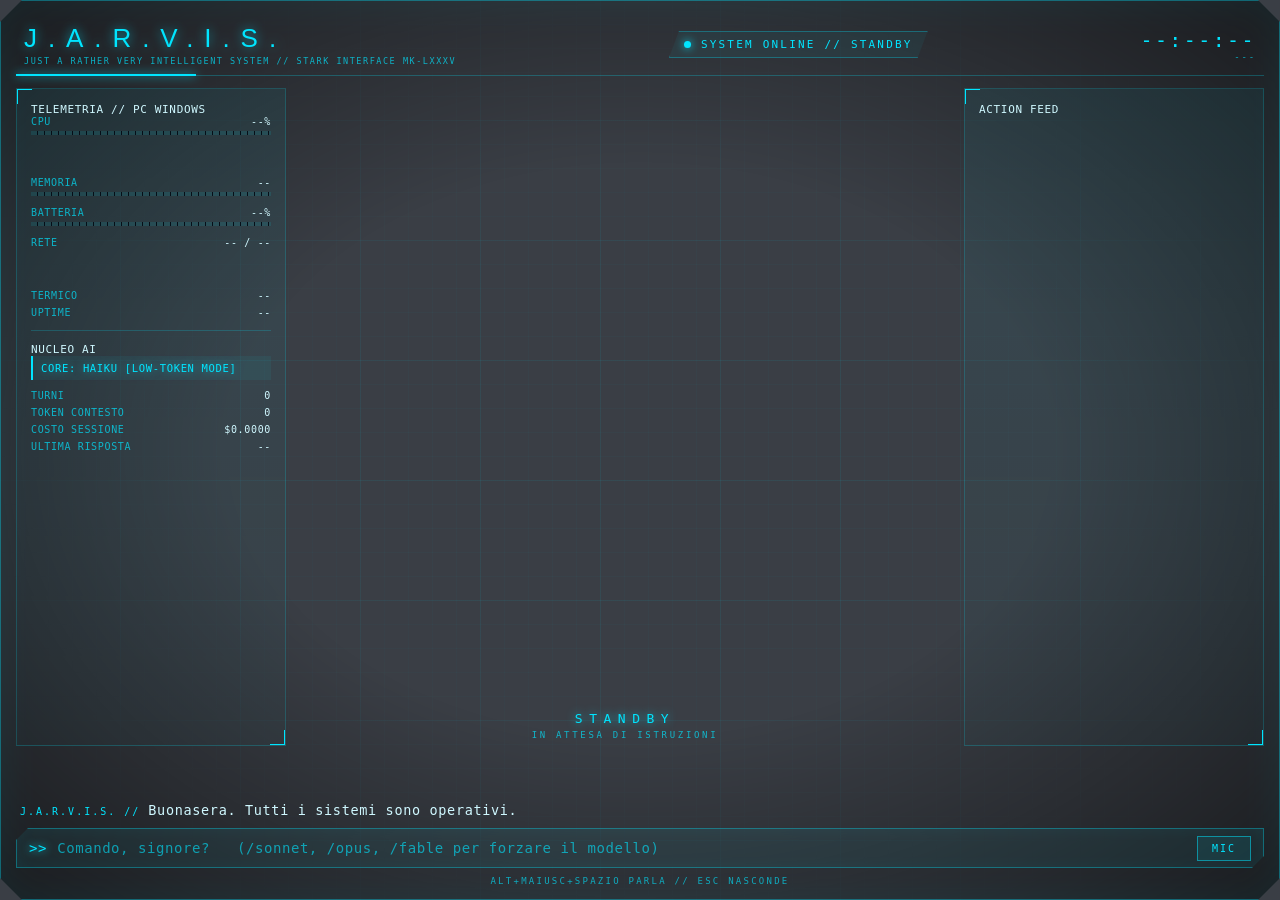
==== commit 157ed437: "Accessibilità HUD, trasparenza sui dati e comando jarvis reset - HUD (macOS e Windows, desktop e tel" ====
--- a/windows/jarvis/HUD/index.html
+++ b/windows/jarvis/HUD/index.html
@@ -7,42 +7,17 @@
 <link rel="stylesheet" href="hud.css">
 </head>
 <body class="standby">
-<div class="grid-bg"></div>
-<div class="hex-bg"></div>
-<div class="scanlines"></div>
-<div class="vignette"></div>
-
-<!-- boot sequence (first load only, click to skip) -->
-<div class="boot" id="boot">
-  <div class="boot-inner">
-    <svg class="boot-reactor" viewBox="0 0 120 120">
-      <circle cx="60" cy="60" r="54" class="br-ring" />
-      <circle cx="60" cy="60" r="44" class="br-seg" />
-      <circle cx="60" cy="60" r="32" class="br-ring2" />
-      <circle cx="60" cy="60" r="14" class="br-core" />
-    </svg>
-    <div class="boot-title">J.A.R.V.I.S.</div>
-    <div class="boot-lines" id="boot-lines"></div>
-    <div class="boot-bar"><i id="boot-bar"></i></div>
-  </div>
-</div>
+<div class="grid-bg" aria-hidden="true"></div>
+<div class="vignette" aria-hidden="true"></div>
 
 <header class="top">
   <div class="brand">
-    <svg class="reactor" viewBox="0 0 40 40" aria-hidden="true">
-      <circle cx="20" cy="20" r="18" class="r-out" />
-      <circle cx="20" cy="20" r="13" class="r-seg" />
-      <circle cx="20" cy="20" r="6" class="r-core" />
-    </svg>
-    <div>
-      <div class="logo">J.A.R.V.I.S.</div>
-      <div class="sub">JUST A RATHER VERY INTELLIGENT SYSTEM // STARK INTERFACE MK-LXXXV</div>
-    </div>
+    <div class="logo">J.A.R.V.I.S.</div>
+    <div class="sub">JUST A RATHER VERY INTELLIGENT SYSTEM // STARK INTERFACE MK-LXXXV</div>
   </div>
   <div class="status">
-    <span class="dot"></span>
-    <span id="status-text">SYSTEM ONLINE // STANDBY</span>
-    <span class="eq" aria-hidden="true"><i></i><i></i><i></i><i></i><i></i></span>
+    <span class="dot" aria-hidden="true"></span>
+    <span id="status-text" role="status">SYSTEM ONLINE // STANDBY</span>
   </div>
   <div class="clock">
     <div id="clock-time">--:--:--</div>
@@ -50,68 +25,44 @@
   </div>
 </header>
 
-<div class="left-col">
-  <aside class="panel telem">
-    <div class="panel-title"><span class="idx">01</span>TELEMETRIA // PC WINDOWS</div>
-    <div class="gauges">
-      <div class="gauge" id="g-cpu">
-        <svg viewBox="0 0 64 64"><circle class="g-tick" cx="32" cy="32" r="30"/><circle class="g-trk" cx="32" cy="32" r="25"/><circle class="g-val" cx="32" cy="32" r="25"/></svg>
-        <div class="g-num" id="cpu-val">--%</div>
-        <div class="g-lbl">CPU</div>
-      </div>
-      <div class="gauge" id="g-ram">
-        <svg viewBox="0 0 64 64"><circle class="g-tick" cx="32" cy="32" r="30"/><circle class="g-trk" cx="32" cy="32" r="25"/><circle class="g-val" cx="32" cy="32" r="25"/></svg>
-        <div class="g-num" id="ram-pct">--%</div>
-        <div class="g-lbl" id="ram-val">MEM</div>
-      </div>
-      <div class="gauge" id="g-batt">
-        <svg viewBox="0 0 64 64"><circle class="g-tick" cx="32" cy="32" r="30"/><circle class="g-trk" cx="32" cy="32" r="25"/><circle class="g-val" cx="32" cy="32" r="25"/></svg>
-        <div class="g-num" id="batt-val">--%</div>
-        <div class="g-lbl" id="batt-lbl">BATT</div>
-      </div>
-    </div>
-    <div class="metric">
-      <div class="row"><span>CARICO CPU // 60S</span><span id="cpu-peak">PICCO --%</span></div>
-      <canvas class="spark" id="cpu-spark"></canvas>
-    </div>
-    <div class="metric">
-      <div class="row"><span>RETE</span><span id="net-val">-- / --</span></div>
-      <canvas class="spark" id="net-spark"></canvas>
-    </div>
-    <div class="kv2">
-      <div><span>TERMICO</span><b id="thermal-val">--</b></div>
-      <div><span>UPTIME</span><b id="uptime-val">--</b></div>
-    </div>
-    <div class="divider"></div>
-    <div class="panel-title"><span class="idx">02</span>NUCLEO AI</div>
-    <div class="core-label" id="model-val">CORE: HAIKU [LOW-TOKEN MODE]</div>
-    <div class="kv"><span>TURNI</span><span id="turns-val">0</span></div>
-    <div class="kv"><span>TOKEN CONTESTO</span><span id="tok-val">0</span></div>
-    <div class="kv"><span>COSTO SESSIONE</span><span id="cost-val">$0.0000</span></div>
-    <div class="kv"><span>ULTIMA RISPOSTA</span><span id="lat-val">--</span></div>
-  </aside>
-
-  <aside class="panel globe-panel">
-    <div class="panel-title"><span class="idx">03</span>RETE GLOBALE // GEO</div>
-    <div class="globe-wrap">
-      <canvas id="globe"></canvas>
-      <div class="geo tl"><div>NODO <b>HOME // IT</b></div><div>42.50°N 12.50°E</div></div>
-      <div class="geo tr"><div>ROT <b id="geo-rot">000.0°</b></div><div id="geo-links">LINK 0</div></div>
-      <div class="geo bl"><div>UPLINK <b id="geo-uplink">ANTHROPIC // IDLE</b></div></div>
-    </div>
-  </aside>
-</div>
+<aside class="panel left">
+  <div class="panel-title">TELEMETRIA // PC WINDOWS</div>
+  <div class="metric">
+    <div class="row"><span>CPU</span><span id="cpu-val">--%</span></div>
+    <div class="bar"><i id="cpu-bar"></i></div>
+    <canvas class="spark" id="cpu-spark" aria-hidden="true"></canvas>
+  </div>
+  <div class="metric">
+    <div class="row"><span>MEMORIA</span><span id="ram-val">--</span></div>
+    <div class="bar"><i id="ram-bar"></i></div>
+  </div>
+  <div class="metric">
+    <div class="row"><span>BATTERIA</span><span id="batt-val">--%</span></div>
+    <div class="bar"><i id="batt-bar"></i></div>
+  </div>
+  <div class="metric">
+    <div class="row"><span>RETE</span><span id="net-val">-- / --</span></div>
+    <canvas class="spark" id="net-spark" aria-hidden="true"></canvas>
+  </div>
+  <div class="kv"><span>TERMICO</span><span id="thermal-val">--</span></div>
+  <div class="kv"><span>UPTIME</span><span id="uptime-val">--</span></div>
+  <div class="divider"></div>
+  <div class="panel-title">NUCLEO AI</div>
+  <div class="core-label" id="model-val">CORE: HAIKU [LOW-TOKEN MODE]</div>
+  <div class="kv"><span>TURNI</span><span id="turns-val">0</span></div>
+  <div class="kv"><span>TOKEN CONTESTO</span><span id="tok-val">0</span></div>
+  <div class="kv"><span>COSTO SESSIONE</span><span id="cost-val">$0.0000</span></div>
+  <div class="kv"><span>ULTIMA RISPOSTA</span><span id="lat-val">--</span></div>
+</aside>
 
 <main class="center">
-  <canvas id="core"></canvas>
-  <div class="hud-corner tl"><div>DIAG</div><b id="diag-val">NOMINALE</b></div>
-  <div class="hud-corner tr"><div>SESSIONE</div><b id="sess-val">00:00:00</b></div>
+  <canvas id="core" role="img" aria-label="Sfera animata di J.A.R.V.I.S.: cambia colore e movimento in base allo stato (attesa, ascolto, elaborazione, risposta)"></canvas>
   <div class="module" id="module">
     <div class="module-name" id="module-name">STANDBY</div>
     <div class="module-sub" id="module-sub">IN ATTESA DI ISTRUZIONI</div>
   </div>
-  <div class="alert" id="alert" hidden>
-    <div class="alert-title">// PROTOCOLLO DI SICUREZZA: CONFERMA RICHIESTA</div>
+  <div class="alert" id="alert" role="alertdialog" aria-modal="true" aria-labelledby="alert-title" aria-describedby="alert-text" hidden>
+    <div class="alert-title" id="alert-title">// PROTOCOLLO DI SICUREZZA: CONFERMA RICHIESTA</div>
     <div class="alert-text" id="alert-text"></div>
     <div class="alert-actions">
       <button id="btn-confirm">CONFERMA</button>
@@ -123,32 +74,26 @@
 
 <div class="right-col">
   <aside class="panel right">
-    <div class="panel-head">
-      <div class="panel-title"><span class="idx">04</span>ACTION FEED <span class="count" id="feed-count">0</span></div>
-      <button class="mini" id="btn-clear-feed" title="Elimina tutte le voci del feed">CLEAR</button>
-    </div>
-    <ul class="feed scroll" id="feed"></ul>
+    <div class="panel-title">ACTION FEED</div>
+    <ul class="feed" id="feed" aria-label="Azioni eseguite" aria-live="polite"></ul>
   </aside>
 </div>
 
 <footer class="bottom">
-  <section class="panel chat">
-    <div class="panel-head">
-      <div class="panel-title"><span class="idx">05</span>CANALE DIRETTO // J.A.R.V.I.S.</div>
-      <button class="mini" id="btn-clear-chat" title="Pulisce la cronologia della chat">CLEAR</button>
-    </div>
-    <div class="chat-log scroll" id="chat"></div>
-    <button class="jump" id="btn-jump" hidden>▼ ULTIMI MESSAGGI</button>
-  </section>
+  <div class="transcript">
+    <div class="line user" id="t-user"></div>
+    <div class="line tool" id="t-tool"></div>
+    <div class="line reply" id="t-reply" role="status" aria-live="polite">Buonasera. Tutti i sistemi sono operativi.</div>
+  </div>
   <form class="cmd" id="cmd-form" autocomplete="off">
-    <span class="prompt">&gt;&gt;</span>
+    <span class="prompt" aria-hidden="true">&gt;&gt;</span>
+    <label for="cmd" class="sr-only">Comando per J.A.R.V.I.S.</label>
     <input id="cmd" type="text" spellcheck="false" placeholder="Comando, signore?   (/sonnet, /opus, /fable per forzare il modello)">
-    <button type="button" class="mic" id="btn-mic" title="Push-to-talk">MIC</button>
+    <button type="button" class="mic" id="btn-mic" title="Push-to-talk" aria-label="Microfono: parla a J.A.R.V.I.S.">MIC</button>
   </form>
-  <div class="hint">CTRL+MAIUSC+J RICHIAMA // ALT+MAIUSC+SPAZIO PARLA // ESC NASCONDE // ↑↓ CRONOLOGIA COMANDI</div>
+  <div class="hint">ALT+MAIUSC+SPAZIO PARLA // ESC NASCONDE</div>
 </footer>
 
-<script src="globe.js"></script>
 <script src="hud.js"></script>
 </body>
 </html>
--- a/windows/jarvis/HUD/hud.css
+++ b/windows/jarvis/HUD/hud.css
@@ -2,21 +2,20 @@
   --cyan: #00E5FF;
   --sky: #38BDF8;
   --amber: #FFB800;
-  --orange: #FF8A1F;
   --red: #FF2A2A;
   --up: #2BFF88;
   --down: #FF4D4D;
   --c: var(--cyan);
   --c-rgb: 0, 229, 255;
-  --bg: rgba(2, 7, 15, 0.80);
+  --bg: rgba(3, 8, 17, 0.78);
   --text: #CFF8FF;
-  --dim: rgba(0, 229, 255, 0.48);
+  --dim: rgba(0, 229, 255, 0.72);
   --mono: "Cascadia Mono", Consolas, "SF Mono", ui-monospace, Menlo, monospace;
   --sans: "Segoe UI", "SF Pro Display", -apple-system, "Helvetica Neue", sans-serif;
 }
-body.thinking  { --c: var(--amber); --c-rgb: 255, 184, 0;  --dim: rgba(255, 184, 0, 0.5); }
-body.alert     { --c: var(--red);   --c-rgb: 255, 42, 42;  --dim: rgba(255, 42, 42, 0.55); }
-body.listening { --c: var(--sky);   --c-rgb: 56, 189, 248; }
+body.thinking { --c: var(--amber); --c-rgb: 255, 184, 0; --dim: rgba(255, 184, 0, 0.75); }
+body.alert    { --c: var(--red);   --c-rgb: 255, 42, 42;  --dim: rgba(255, 90, 90, 0.95); }
+body.listening { --c: var(--sky);  --c-rgb: 56, 189, 248; }
 
 * { box-sizing: border-box; margin: 0; padding: 0; }
 html, body { width: 100%; height: 100%; overflow: hidden; background: transparent; }
@@ -26,9 +25,9 @@
   font-size: 11px;
   letter-spacing: 0.06em;
   display: grid;
-  grid-template-columns: 290px minmax(0, 1fr) 320px;
-  grid-template-rows: 62px minmax(0, 1fr) auto;
-  grid-template-areas: "top top top" "left center right" "left bottom bottom";
+  grid-template-columns: 270px 1fr 300px;
+  grid-template-rows: 62px minmax(260px, 1fr) auto;
+  grid-template-areas: "top top top" "left center right" "bottom bottom bottom";
   gap: 12px;
   padding: 14px 16px;
   background: var(--bg);
@@ -38,222 +37,118 @@
   /* chamfered visor frame */
   clip-path: polygon(22px 0, calc(100% - 22px) 0, 100% 22px, 100% calc(100% - 22px), calc(100% - 22px) 100%, 22px 100%, 0 calc(100% - 22px), 0 22px);
 }
-body, .panel, .logo, .status, button, input, .feed li .tag, .msg { transition: color .5s, border-color .5s, background-color .5s, box-shadow .5s; }
+body, .panel, .bar i, .logo, .status, button, input, .feed li .tag { transition: color .5s, border-color .5s, background-color .5s, box-shadow .5s; }
 
-/* ---------------------------------------------------------------- backdrop */
-.grid-bg, .hex-bg, .scanlines, .vignette { position: fixed; inset: 0; pointer-events: none; z-index: -1; }
 .grid-bg {
+  position: fixed; inset: 0; pointer-events: none; z-index: -1;
   background-image:
     linear-gradient(rgba(var(--c-rgb), 0.05) 1px, transparent 1px),
     linear-gradient(90deg, rgba(var(--c-rgb), 0.05) 1px, transparent 1px),
-    linear-gradient(rgba(var(--c-rgb), 0.022) 1px, transparent 1px),
-    linear-gradient(90deg, rgba(var(--c-rgb), 0.022) 1px, transparent 1px);
+    linear-gradient(rgba(var(--c-rgb), 0.025) 1px, transparent 1px),
+    linear-gradient(90deg, rgba(var(--c-rgb), 0.025) 1px, transparent 1px);
   background-size: 120px 120px, 120px 120px, 24px 24px, 24px 24px;
-  -webkit-mask-image: radial-gradient(ellipse at center, #000 25%, transparent 80%);
-  mask-image: radial-gradient(ellipse at center, #000 25%, transparent 80%);
-}
-.hex-bg {
-  background: rgba(var(--c-rgb), 0.09);
-  -webkit-mask-image: url("data:image/svg+xml,%3Csvg xmlns='http://www.w3.org/2000/svg' width='42' height='72.75' viewBox='0 0 42 72.75'%3E%3Cpath fill='none' stroke='%23000' stroke-width='1' d='M21 0l21 12.12v24.25L21 48.5 0 36.37V12.12zM21 48.5v24.25'/%3E%3C/svg%3E"),
-                      radial-gradient(ellipse at 50% 45%, #000 0%, transparent 55%);
-  -webkit-mask-composite: source-in;
-  mask-composite: intersect;
-  animation: hexPulse 9s ease-in-out infinite;
-  will-change: opacity; transform: translateZ(0);
-}
-.scanlines {
-  background: repeating-linear-gradient(0deg, rgba(0, 0, 0, 0.16) 0 1px, transparent 1px 3px);
-  opacity: .35;
-}
-.scanlines::after {
-  content: ""; position: absolute; left: 0; right: 0; height: 120px; top: 0;
-  background: linear-gradient(180deg, transparent, rgba(var(--c-rgb), 0.05), transparent);
-  animation: sweep 7s linear infinite; will-change: transform;
+  mask-image: radial-gradient(ellipse at center, #000 30%, transparent 85%);
 }
 .vignette {
-  background: radial-gradient(ellipse at center, transparent 45%, rgba(0, 0, 0, 0.6) 100%);
-  box-shadow: inset 0 0 0 1px rgba(var(--c-rgb), 0.35), inset 0 0 60px rgba(var(--c-rgb), 0.08);
+  position: fixed; inset: 0; pointer-events: none; z-index: -1;
+  background: radial-gradient(ellipse at center, transparent 45%, rgba(0, 0, 0, 0.55) 100%);
+  box-shadow: inset 0 0 0 1px rgba(var(--c-rgb), 0.35), inset 0 0 40px rgba(var(--c-rgb), 0.08);
 }
 
-/* ---------------------------------------------------------------- top bar */
+/* top bar */
 .top { grid-area: top; display: flex; align-items: center; justify-content: space-between;
   border-bottom: 1px solid rgba(var(--c-rgb), 0.25); padding: 0 8px; position: relative; }
-.top::before { content: ""; position: absolute; right: 0; bottom: -1px; width: 180px; height: 2px; background: var(--c); box-shadow: 0 0 10px var(--c); }
 .top::after { content: ""; position: absolute; left: 0; bottom: -1px; width: 180px; height: 2px; background: var(--c); box-shadow: 0 0 10px var(--c); }
-.brand { display: flex; align-items: center; gap: 12px; }
-.reactor { width: 38px; height: 38px; filter: drop-shadow(0 0 6px rgba(var(--c-rgb), .8)); }
-.reactor circle { fill: none; stroke: var(--c); transform-origin: 20px 20px; }
-.reactor .r-out { stroke-width: 1; stroke-dasharray: 2 2.7; opacity: .7; animation: spin 14s linear infinite; }
-.reactor .r-seg { stroke-width: 3; stroke-dasharray: 9 4.6; animation: spin 5s linear infinite reverse; }
-.reactor .r-core { fill: rgba(var(--c-rgb), .55); stroke: #fff; stroke-width: 1.2; animation: breathe 2.4s ease-in-out infinite; }
-.logo { font-family: var(--sans); font-weight: 200; font-size: 26px; letter-spacing: 0.42em; color: var(--c);
+.logo { font-family: var(--sans); font-weight: 300; font-size: 26px; letter-spacing: 0.42em; color: var(--c);
   text-shadow: 0 0 12px rgba(var(--c-rgb), 0.7); }
-.brand { min-width: 0; flex: 1 1 auto; }
-.brand > div { min-width: 0; }
-.sub { font-size: 8.5px; color: var(--dim); letter-spacing: 0.18em; margin-top: 2px; white-space: nowrap; overflow: hidden; text-overflow: ellipsis; }
-.status { white-space: nowrap; flex: none; margin: 0 14px; display: flex; align-items: center; gap: 10px; font-size: 11px; color: var(--c); letter-spacing: 0.2em;
-  padding: 6px 18px; border: 1px solid rgba(var(--c-rgb), 0.3); background: rgba(var(--c-rgb), 0.05);
+.sub { font-size: 8.5px; color: var(--dim); letter-spacing: 0.18em; margin-top: 2px; }
+.status { display: flex; align-items: center; gap: 10px; font-size: 11px; color: var(--c); letter-spacing: 0.2em;
+  padding: 6px 14px; border: 1px solid rgba(var(--c-rgb), 0.3); background: rgba(var(--c-rgb), 0.05);
   clip-path: polygon(10px 0, 100% 0, calc(100% - 10px) 100%, 0 100%); }
 .dot { width: 7px; height: 7px; border-radius: 50%; background: var(--c); box-shadow: 0 0 8px var(--c); animation: blink 1.6s infinite; }
-.eq { display: inline-flex; align-items: flex-end; gap: 2px; height: 12px; }
-.eq i { width: 2px; height: 100%; transform-origin: 50% 100%; transform: scaleY(.3); will-change: transform; background: var(--c); box-shadow: 0 0 4px var(--c); animation: eq 1.2s ease-in-out infinite; }
-.eq i:nth-child(2) { animation-delay: -.3s; } .eq i:nth-child(3) { animation-delay: -.6s; }
-.eq i:nth-child(4) { animation-delay: -.9s; } .eq i:nth-child(5) { animation-delay: -.45s; }
-body.standby .eq i { animation-duration: 2.8s; }
-body.thinking .eq i, body.speaking .eq i { animation-duration: .5s; }
-.clock { text-align: right; flex: none; white-space: nowrap; }
-#clock-time { font-size: 21px; color: var(--c); font-weight: 300; letter-spacing: 0.12em; text-shadow: 0 0 10px rgba(var(--c-rgb), .5); }
+.clock { text-align: right; }
+#clock-time { font-size: 20px; color: var(--c); font-weight: 300; letter-spacing: 0.12em; }
 #clock-date { font-size: 9px; color: var(--dim); letter-spacing: 0.2em; }
 
-/* ---------------------------------------------------------------- panels */
-.panel {
-  --cb: rgba(var(--c-rgb), .95);
-  position: relative; padding: 10px 12px 10px; border: 1px solid rgba(var(--c-rgb), 0.16);
-  background:
-    linear-gradient(var(--cb), var(--cb)) left top / 14px 2px no-repeat,
-    linear-gradient(var(--cb), var(--cb)) left top / 2px 14px no-repeat,
-    linear-gradient(var(--cb), var(--cb)) right top / 14px 2px no-repeat,
-    linear-gradient(var(--cb), var(--cb)) right top / 2px 14px no-repeat,
-    linear-gradient(var(--cb), var(--cb)) left bottom / 14px 2px no-repeat,
-    linear-gradient(var(--cb), var(--cb)) left bottom / 2px 14px no-repeat,
-    linear-gradient(var(--cb), var(--cb)) right bottom / 14px 2px no-repeat,
-    linear-gradient(var(--cb), var(--cb)) right bottom / 2px 14px no-repeat,
-    linear-gradient(180deg, rgba(var(--c-rgb), 0.07), rgba(var(--c-rgb), 0.012) 60%, rgba(var(--c-rgb), 0.03));
-  box-shadow: inset 0 0 24px rgba(var(--c-rgb), 0.04);
-  overflow: hidden;
-}
-/* slow scan line that travels down every panel */
-.panel::after { content: ""; position: absolute; left: 0; right: 0; top: 0; height: 40%; pointer-events: none;
-  background: linear-gradient(180deg, transparent, rgba(var(--c-rgb), 0.045), transparent); animation: panelScan 6s linear infinite;
-  transform: translateY(-100%); will-change: transform; }
-.panel:nth-of-type(2)::after { animation-delay: -2s; }
-.panel-head { display: flex; align-items: center; justify-content: space-between; gap: 8px;
-  border-bottom: 1px dashed rgba(var(--c-rgb), 0.25); margin-bottom: 10px; padding-bottom: 6px; }
-.panel-title { font-size: 9.5px; color: var(--c); letter-spacing: 0.24em; margin-bottom: 8px; padding-bottom: 5px;
-  border-bottom: 1px dashed rgba(var(--c-rgb), 0.25); display: flex; align-items: center; gap: 8px;
-  text-shadow: 0 0 8px rgba(var(--c-rgb), .45); white-space: nowrap; }
-.panel-head .panel-title { border: none; margin: 0; padding: 0; }
-.idx { font-size: 8px; color: #030811; background: var(--c); padding: 1px 4px; letter-spacing: .1em; box-shadow: 0 0 8px rgba(var(--c-rgb), .6); text-shadow: none; }
-.count { font-size: 8.5px; color: var(--dim); border: 1px solid rgba(var(--c-rgb), .3); padding: 0 5px; letter-spacing: .1em; }
-
-.left-col { grid-area: left; display: flex; flex-direction: column; gap: 12px; min-height: 0; }
-.telem { flex: none; }
+/* panels */
+.panel { position: relative; padding: 14px 14px 12px; border: 1px solid rgba(var(--c-rgb), 0.18);
+  background: linear-gradient(180deg, rgba(var(--c-rgb), 0.06), rgba(var(--c-rgb), 0.015));
+  overflow: hidden; }
+.panel::before, .panel::after { content: ""; position: absolute; width: 14px; height: 14px; border: 2px solid var(--c); }
+.panel::before { top: -1px; left: -1px; border-right: none; border-bottom: none; }
+.panel::after { bottom: -1px; right: -1px; border-left: none; border-top: none; }
+.left { grid-area: left; }
 .right-col { grid-area: right; display: flex; flex-direction: column; gap: 12px; min-height: 0; }
 .right { display: flex; flex-direction: column; flex: 1; min-height: 0; }
 
-/* ring gauges */
-.gauges { display: grid; grid-template-columns: repeat(3, 1fr); gap: 6px; margin-bottom: 6px; }
-.gauge { position: relative; text-align: center; }
-.gauge svg { width: 58px; height: 58px; display: block; margin: 0 auto; transform: rotate(-90deg); overflow: visible; }
-.gauge circle { fill: none; }
-.g-tick { stroke: rgba(var(--c-rgb), .35); stroke-width: 3; stroke-dasharray: 1 3.71; }
-.g-trk { stroke: rgba(var(--c-rgb), .1); stroke-width: 5; }
-.g-val { stroke: var(--c); stroke-width: 5; stroke-dasharray: 157.08; stroke-dashoffset: 157.08;
-  filter: drop-shadow(0 0 4px rgba(var(--c-rgb), .9)); transition: stroke-dashoffset .8s ease, stroke .5s; }
-.gauge.hot .g-val { stroke: var(--orange); filter: drop-shadow(0 0 4px var(--orange)); }
-.g-num { position: absolute; left: 0; right: 0; top: 21px; font-size: 12px; color: var(--text); text-shadow: 0 0 8px rgba(var(--c-rgb), .6); }
-.g-lbl { font-size: 8.5px; color: var(--dim); margin-top: 4px; letter-spacing: .15em; white-space: nowrap; }
-
-.metric { margin-bottom: 5px; }
-.row, .kv { display: flex; justify-content: space-between; font-size: 10px; margin-bottom: 3px; }
+  text-shadow: 0 0 10px rgba(var(--c-rgb), .5); }
+  margin-top: 6px; padding-top: 6px; border-top: 1px dashed rgba(var(--c-rgb), 0.2); margin-bottom: 3px; }
+  display: -webkit-box; -webkit-line-clamp: 2; -webkit-box-orient: vertical; overflow: hidden; }
+/* price vs sell threshold / SMA / buy threshold */
+  border-right: 1px solid var(--up); }
+  box-shadow: 0 0 8px rgba(var(--c-rgb), .9), 0 0 2px #fff; }
+.panel-title { font-size: 9.5px; color: var(--c); letter-spacing: 0.24em; margin-bottom: 12px; padding-bottom: 6px;
+  border-bottom: 1px dashed rgba(var(--c-rgb), 0.25); }
+.metric { margin-bottom: 11px; }
+.row, .kv { display: flex; justify-content: space-between; font-size: 10px; margin-bottom: 4px; }
 .row span:first-child, .kv span:first-child { color: var(--dim); }
 .row span:last-child, .kv span:last-child { color: var(--text); }
-.kv { margin-bottom: 4px; }
-.kv2 { display: grid; grid-template-columns: 1fr 1fr; gap: 6px; margin-top: 2px; }
-.kv2 div { border-left: 2px solid rgba(var(--c-rgb), .4); padding: 2px 0 2px 7px; }
-.kv2 span { display: block; font-size: 8px; color: var(--dim); letter-spacing: .18em; }
-.kv2 b { font-weight: 400; font-size: 10.5px; color: var(--text); }
-.spark { width: 100%; height: 20px; display: block; margin-top: 3px; }
-.divider { height: 1px; background: linear-gradient(90deg, transparent, rgba(var(--c-rgb), 0.45), transparent); margin: 8px 0; }
-.core-label { color: var(--c); font-size: 10.5px; margin-bottom: 8px; padding: 6px 8px; border-left: 2px solid var(--c);
-  background: linear-gradient(90deg, rgba(var(--c-rgb), 0.12), transparent); text-shadow: 0 0 8px rgba(var(--c-rgb), .5); }
+.kv { margin-bottom: 6px; }
+.bar { height: 4px; background: rgba(var(--c-rgb), 0.1); position: relative; overflow: hidden; }
+.bar i { position: absolute; left: 0; top: 0; bottom: 0; width: 0; background: var(--c); box-shadow: 0 0 8px var(--c);
+  transition: width .8s ease, background-color .5s; }
+.bar::after { content: ""; position: absolute; inset: 0; background: repeating-linear-gradient(90deg, transparent 0 6px, rgba(3,8,17,.9) 6px 7px); }
+.spark { width: 100%; height: 26px; display: block; margin-top: 5px; }
+.divider { height: 1px; background: rgba(var(--c-rgb), 0.2); margin: 12px 0; }
+.core-label { color: var(--c); font-size: 10.5px; margin-bottom: 10px; padding: 6px 8px; border-left: 2px solid var(--c);
+  background: rgba(var(--c-rgb), 0.06); text-shadow: 0 0 8px rgba(var(--c-rgb), .5); }
 
-/* globe */
-.globe-panel { flex: 1; min-height: 150px; display: flex; flex-direction: column; }
-.globe-wrap { position: relative; flex: 1; min-height: 0; }
-#globe { position: absolute; inset: 0; width: 100%; height: 100%; transform: translateZ(0); }
-.geo { position: absolute; font-size: 8px; color: var(--dim); letter-spacing: .14em; line-height: 1.5; pointer-events: none; }
-.geo b { color: var(--c); font-weight: 400; }
-.geo.tl { left: 0; top: 0; } .geo.tr { right: 0; top: 0; text-align: right; } .geo.bl { left: 0; bottom: 0; }
-
-/* ---------------------------------------------------------------- center */
+/* center */
 .center { grid-area: center; position: relative; min-height: 0; }
-#core { position: absolute; inset: 0; width: 100%; height: 100%; transform: translateZ(0); }
-.hud-corner { position: absolute; top: 4px; font-size: 8.5px; color: var(--dim); letter-spacing: .2em; padding: 4px 8px;
-  border-top: 1px solid rgba(var(--c-rgb), .5); pointer-events: none; }
-.hud-corner b { display: block; color: var(--c); font-weight: 400; font-size: 11px; margin-top: 2px; text-shadow: 0 0 8px rgba(var(--c-rgb), .5); }
-.hud-corner.tl { left: 4px; border-left: 1px solid rgba(var(--c-rgb), .5); }
-.hud-corner.tr { right: 4px; text-align: right; border-right: 1px solid rgba(var(--c-rgb), .5); }
-.module { position: absolute; left: 0; right: 0; bottom: 4px; text-align: center; pointer-events: none; }
+#core { position: absolute; inset: 0; width: 100%; height: 100%; }
+.module { position: absolute; left: 0; right: 0; bottom: 6px; text-align: center; pointer-events: none; }
 .module-name { font-size: 13px; color: var(--c); letter-spacing: 0.5em; text-shadow: 0 0 10px rgba(var(--c-rgb), .8); }
 .module-sub { font-size: 9px; color: var(--dim); letter-spacing: 0.3em; margin-top: 4px; }
 
-/* ---------------------------------------------------------------- scroll areas */
-.scroll { overflow-y: auto; overscroll-behavior: contain; -webkit-user-select: text; user-select: text; }
-.scroll::-webkit-scrollbar { width: 5px; }
-.scroll::-webkit-scrollbar-track { background: rgba(var(--c-rgb), .05); }
-.scroll::-webkit-scrollbar-thumb { background: rgba(var(--c-rgb), .45); box-shadow: 0 0 6px var(--c); }
-.scroll::-webkit-scrollbar-thumb:hover { background: var(--c); }
-
-/* ---------------------------------------------------------------- feed */
-.feed { list-style: none; flex: 1; min-height: 0; padding-right: 6px;
-  -webkit-mask-image: linear-gradient(180deg, #000 calc(100% - 24px), transparent); }
-.feed li { position: relative; padding: 6px 4px 6px 12px; border-left: 1px solid rgba(var(--c-rgb), 0.25); margin-bottom: 4px; font-size: 10.5px;
-  line-height: 1.4; color: var(--text); animation: feedIn .5s ease; word-break: break-word; }
-.feed li::before { content: ""; position: absolute; left: -3px; top: 10px; width: 5px; height: 5px; background: rgba(var(--c-rgb), .6); transform: rotate(45deg); }
-.feed li:hover { background: rgba(var(--c-rgb), .06); }
+/* feed */
+.feed { list-style: none; overflow: hidden; flex: 1; }
+.feed li { padding: 7px 0 7px 10px; border-left: 1px solid rgba(var(--c-rgb), 0.25); margin-bottom: 4px; font-size: 10.5px;
+  line-height: 1.4; color: var(--text); animation: feedIn .6s ease; }
 .feed li .meta { display: flex; gap: 8px; font-size: 8.5px; color: var(--dim); margin-bottom: 2px; }
 .feed li .tag { color: var(--c); }
-.feed li.fresh { background: linear-gradient(90deg, rgba(var(--c-rgb), .16), transparent); border-left: 2px solid var(--c); }
-.feed li.fresh::before { background: var(--c); box-shadow: 0 0 6px var(--c); }
-.feed li.out { animation: feedOut .35s ease forwards; }
-.feed .empty { color: var(--dim); border: none; text-align: center; padding-top: 18px; letter-spacing: .2em; font-size: 9px; }
-.feed .empty::before { display: none; }
+.feed li.fresh { background: linear-gradient(90deg, rgba(var(--c-rgb), .14), transparent); border-left: 2px solid var(--c); }
+.feed .empty { color: var(--dim); border: none; }
 
+/* bottom */
+.bottom { grid-area: bottom; display: flex; flex-direction: column; justify-content: flex-end; gap: 8px; min-height: 128px; }
+.transcript { flex: 1; display: flex; flex-direction: column; justify-content: flex-end; gap: 3px; padding: 0 4px; }
+.line { font-size: 12px; line-height: 1.45; white-space: nowrap; overflow: hidden; text-overflow: ellipsis; }
+.line.user { color: var(--dim); }
+.line.user:not(:empty)::before { content: "TU // "; }
+.line.tool { color: rgba(var(--c-rgb), .6); font-size: 10px; }
+.line.tool:not(:empty)::before { content: "$ "; }
+.line.reply { color: var(--text); font-size: 13.5px; line-height: 1.5; white-space: normal; text-overflow: clip;
+  max-height: 9em; overflow-y: auto; padding-right: 6px; -webkit-user-select: text; user-select: text; cursor: text; }
+.line.reply.long { font-size: 12.5px; max-height: 12em; }
+.line.reply::-webkit-scrollbar { width: 4px; }
+.line.reply::-webkit-scrollbar-thumb { background: rgba(var(--c-rgb), .4); }
+.line.reply:not(:empty)::before { content: "J.A.R.V.I.S. // "; color: var(--c); font-size: 10px; letter-spacing: .2em; }
+.cmd { display: flex; align-items: center; gap: 10px; height: 40px; padding: 0 12px; border: 1px solid rgba(var(--c-rgb), 0.35);
+  background: rgba(var(--c-rgb), 0.05); box-shadow: inset 0 0 18px rgba(var(--c-rgb), 0.06);
+  clip-path: polygon(12px 0, 100% 0, 100% calc(100% - 12px), calc(100% - 12px) 100%, 0 100%, 0 12px); }
+.prompt { color: var(--c); font-size: 14px; text-shadow: 0 0 8px var(--c); }
+#cmd { flex: 1; background: transparent; border: none; outline: none; color: var(--text); font: 14px var(--mono);
+  letter-spacing: .04em; caret-color: var(--c); -webkit-user-select: text; user-select: text; }
+#cmd::placeholder { color: rgba(var(--c-rgb), 0.62); }
 button { font: 10px var(--mono); letter-spacing: .2em; color: var(--c); background: rgba(var(--c-rgb), .08);
   border: 1px solid rgba(var(--c-rgb), .5); padding: 6px 14px; cursor: pointer; }
-button:hover { background: rgba(var(--c-rgb), .22); box-shadow: 0 0 10px rgba(var(--c-rgb), .35); }
-button.mini { font-size: 8.5px; padding: 3px 9px; letter-spacing: .22em;
-  clip-path: polygon(6px 0, 100% 0, 100% calc(100% - 6px), calc(100% - 6px) 100%, 0 100%, 0 6px); }
-button.mini:hover { color: #030811; background: var(--c); }
-button.mini.armed { color: #fff; background: rgba(255, 42, 42, .55); border-color: var(--red); animation: blink .6s infinite; }
+button:hover { background: rgba(var(--c-rgb), .2); }
+.mic.on { background: var(--c); color: #030811; box-shadow: 0 0 14px var(--c); }
+.hint { font-size: 9px; color: rgba(var(--c-rgb), .68); letter-spacing: .25em; text-align: center; }
 
-/* ---------------------------------------------------------------- bottom / chat */
-.bottom { grid-area: bottom; display: flex; flex-direction: column; gap: 8px; min-height: 0; }
-.chat { height: clamp(130px, 23vh, 320px); display: flex; flex-direction: column; padding-bottom: 8px; }
-.chat-log { flex: 1; min-height: 0; padding-right: 8px; display: flex; flex-direction: column; gap: 7px; }
-.msg { font-size: 12.5px; line-height: 1.5; max-width: 92%; animation: msgIn .35s ease; }
-.msg .who { font-size: 8.5px; letter-spacing: .22em; color: var(--dim); margin-bottom: 2px; }
-.msg .body { white-space: pre-wrap; word-break: break-word; }
-.msg.user { align-self: flex-end; text-align: right; }
-.msg.user .body { color: rgba(207, 248, 255, .78); padding: 4px 10px; border-right: 2px solid rgba(var(--c-rgb), .55);
-  background: linear-gradient(270deg, rgba(var(--c-rgb), .08), transparent); }
-.msg.tool { font-size: 10px; color: rgba(var(--c-rgb), .65); padding-left: 12px; }
-.msg.tool::before { content: "$ "; color: var(--c); }
-.msg.jarvis .who { color: var(--c); }
-.msg.jarvis .body { color: var(--text); font-size: 13.5px; padding: 4px 10px; border-left: 2px solid var(--c);
-  background: linear-gradient(90deg, rgba(var(--c-rgb), .1), transparent 80%); }
-.msg.jarvis.typing .body::after { content: "▍"; color: var(--c); animation: blink .7s infinite; margin-left: 1px; }
-.msg.pending .body { color: var(--dim); letter-spacing: .25em; font-size: 10px; }
-.msg.pending .dots i { display: inline-block; width: 5px; height: 5px; margin-left: 4px; background: var(--c); animation: blink 1s infinite; }
-.msg.pending .dots i:nth-child(2) { animation-delay: .2s; } .msg.pending .dots i:nth-child(3) { animation-delay: .4s; }
-.msg.sys { align-self: center; font-size: 8.5px; color: var(--dim); letter-spacing: .3em; }
-.jump { position: absolute; right: 22px; bottom: 12px; font-size: 8.5px; padding: 4px 10px; background: rgba(3, 8, 17, .85); }
-
-.cmd { display: flex; align-items: center; gap: 10px; height: 40px; padding: 0 12px; border: 1px solid rgba(var(--c-rgb), 0.4);
-  background: rgba(var(--c-rgb), 0.05); box-shadow: inset 0 0 18px rgba(var(--c-rgb), 0.07);
-  clip-path: polygon(12px 0, 100% 0, 100% calc(100% - 12px), calc(100% - 12px) 100%, 0 100%, 0 12px); }
-.cmd:focus-within { border-color: var(--c); box-shadow: inset 0 0 22px rgba(var(--c-rgb), 0.14); }
-.prompt { color: var(--c); font-size: 14px; text-shadow: 0 0 8px var(--c); animation: blink 2s infinite; }
-#cmd { flex: 1; background: transparent; border: none; outline: none; color: var(--text); font: 14px var(--mono);
-  letter-spacing: .04em; caret-color: var(--c); -webkit-user-select: text; user-select: text; }
-#cmd::placeholder { color: rgba(var(--c-rgb), 0.35); }
-.mic.on { background: var(--c); color: #030811; box-shadow: 0 0 14px var(--c); }
-.hint { font-size: 8.5px; color: rgba(var(--c-rgb), .4); letter-spacing: .25em; text-align: center; }
-
-/* ---------------------------------------------------------------- alert */
+/* alert */
 .alert { position: absolute; left: 50%; top: 50%; transform: translate(-50%, -50%); width: min(460px, 90%);
-  padding: 18px 20px; background: rgba(30, 3, 5, 0.9); border: 1px solid var(--red); box-shadow: 0 0 30px rgba(255, 42, 42, .35);
+  padding: 18px 20px; background: rgba(30, 3, 5, 0.88); border: 1px solid var(--red); box-shadow: 0 0 30px rgba(255, 42, 42, .35);
   text-align: center; z-index: 5; animation: alertIn .3s ease;
   clip-path: polygon(16px 0, calc(100% - 16px) 0, 100% 16px, 100% calc(100% - 16px), calc(100% - 16px) 100%, 16px 100%, 0 calc(100% - 16px), 0 16px); }
 .alert-title { color: var(--red); font-size: 10px; letter-spacing: .25em; margin-bottom: 12px; animation: blink 1s infinite; }
@@ -261,53 +156,21 @@
 .alert-actions { display: flex; justify-content: center; gap: 14px; }
 .alert button { color: #fff; border-color: var(--red); background: rgba(255, 42, 42, .35); }
 .alert button.ghost { background: transparent; color: #FFB3B3; }
-.alert-hint { margin-top: 10px; font-size: 8.5px; color: rgba(255, 150, 150, .6); letter-spacing: .25em; }
+.alert-hint { margin-top: 10px; font-size: 8.5px; color: rgba(255, 150, 150, .85); letter-spacing: .25em; }
 
-/* ---------------------------------------------------------------- boot */
-.boot { position: fixed; inset: 0; z-index: 50; display: flex; align-items: center; justify-content: center;
-  background: radial-gradient(ellipse at center, rgba(0, 30, 45, .96), rgba(2, 6, 12, .98)); transition: opacity .6s ease; cursor: pointer; }
-.boot.done { opacity: 0; pointer-events: none; }
-.boot-inner { width: 380px; text-align: center; }
-.boot-reactor { width: 120px; height: 120px; filter: drop-shadow(0 0 14px rgba(0, 229, 255, .8)); }
-.boot-reactor circle { fill: none; stroke: #00E5FF; transform-origin: 60px 60px; }
-.br-ring { stroke-width: 1; stroke-dasharray: 2 4; animation: spin 6s linear infinite; }
-.br-seg { stroke-width: 6; stroke-dasharray: 22 6.5; animation: spin 2.5s linear infinite reverse; }
-.br-ring2 { stroke-width: 1.5; stroke-dasharray: 60 10; animation: spin 3.5s linear infinite; }
-.br-core { fill: rgba(0, 229, 255, .6) !important; stroke: #fff !important; animation: breathe 1.2s ease-in-out infinite; }
-.boot-title { font-family: var(--sans); font-weight: 200; font-size: 30px; letter-spacing: .5em; color: #00E5FF; margin: 16px 0 14px 0.5em;
-  text-shadow: 0 0 14px rgba(0, 229, 255, .8); }
-.boot-lines { height: 96px; text-align: left; font-size: 9.5px; color: rgba(0, 229, 255, .7); letter-spacing: .14em; line-height: 1.6; overflow: hidden; }
-.boot-lines div { animation: msgIn .2s ease; }
-.boot-lines b { color: #2BFF88; font-weight: 400; float: right; }
-.boot-bar { height: 3px; background: rgba(0, 229, 255, .12); margin-top: 10px; }
-.boot-bar i { display: block; height: 100%; width: 0; background: #00E5FF; box-shadow: 0 0 10px #00E5FF; transition: width .25s ease; }
-
-/* ---------------------------------------------------------------- keyframes */
 @keyframes blink { 50% { opacity: .35; } }
-@keyframes spin { to { transform: rotate(360deg); } }
-@keyframes breathe { 50% { opacity: .55; } }
-@keyframes eq { 0%, 100% { transform: scaleY(.2); } 50% { transform: scaleY(1); } }
-@keyframes sweep { from { transform: translateY(-120px); } to { transform: translateY(100vh); } }
-@keyframes panelScan { from { transform: translateY(-100%); } to { transform: translateY(250%); } }
-@keyframes hexPulse { 50% { opacity: .45; } }
 @keyframes feedIn { from { opacity: 0; transform: translateX(14px); } to { opacity: 1; transform: none; } }
-@keyframes feedOut { to { opacity: 0; transform: translateX(30px); } }
-@keyframes msgIn { from { opacity: 0; transform: translateY(6px); } to { opacity: 1; transform: none; } }
 @keyframes alertIn { from { opacity: 0; transform: translate(-50%, -46%) scale(.96); } }
-
-/* compact layout for short windows */
-@media (max-height: 760px) {
-  .gauge svg { width: 48px; height: 48px; }
-  .g-num { top: 16px; font-size: 11px; }
-  .g-lbl { margin-top: 2px; }
-  .spark { height: 15px; }
-  .metric { margin-bottom: 3px; }
-  .kv { margin-bottom: 2px; }
-  .core-label { margin-bottom: 5px; padding: 4px 8px; }
-  .divider { margin: 6px 0; }
-}
-@media (max-width: 1100px) { .sub { display: none; } }
 
 /* dentro la finestra nativa di Windows: bordi del sistema */
 body.native { clip-path: none; padding-top: 10px; }
 body.native .hint::after { content: " // X = NASCONDI // MENU NELLA BARRA = ESCI"; }
+
+/* ---------------------------------------------------------------- accessibility */
+.sr-only { position: absolute; width: 1px; height: 1px; padding: 0; margin: -1px; overflow: hidden; clip: rect(0 0 0 0); white-space: nowrap; border: 0; }
+button:focus-visible, .chip:focus-visible, [tabindex]:focus-visible { outline: 2px solid #fff; outline-offset: 2px; box-shadow: 0 0 0 4px rgba(var(--c-rgb), .6); }
+.cmd:focus-within { outline: 1px solid var(--c); outline-offset: 1px; }
+/* "Riduci movimento" del sistema: niente lampeggi, rotazioni e scansioni continue */
+@media (prefers-reduced-motion: reduce) {
+  *, *::before, *::after { animation-duration: .001ms !important; animation-iteration-count: 1 !important; transition-duration: .001ms !important; scroll-behavior: auto !important; }
+}
